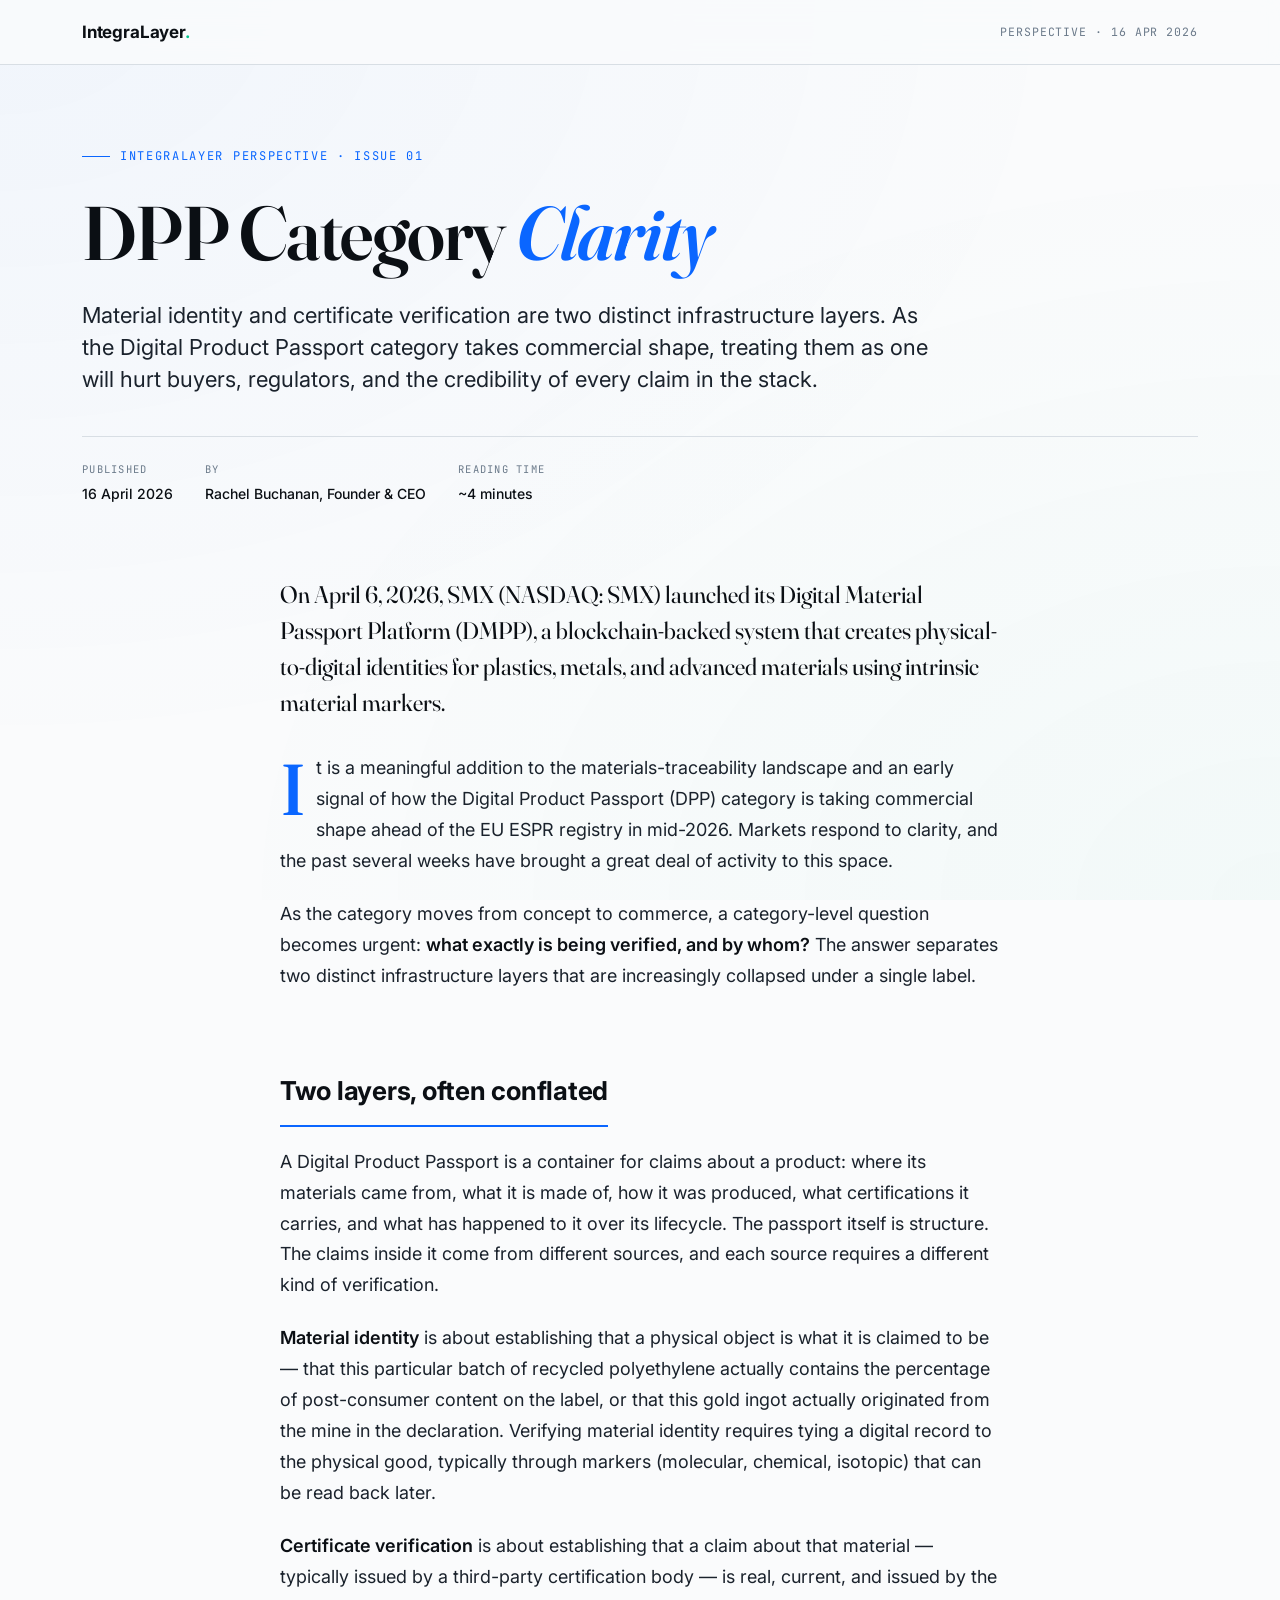
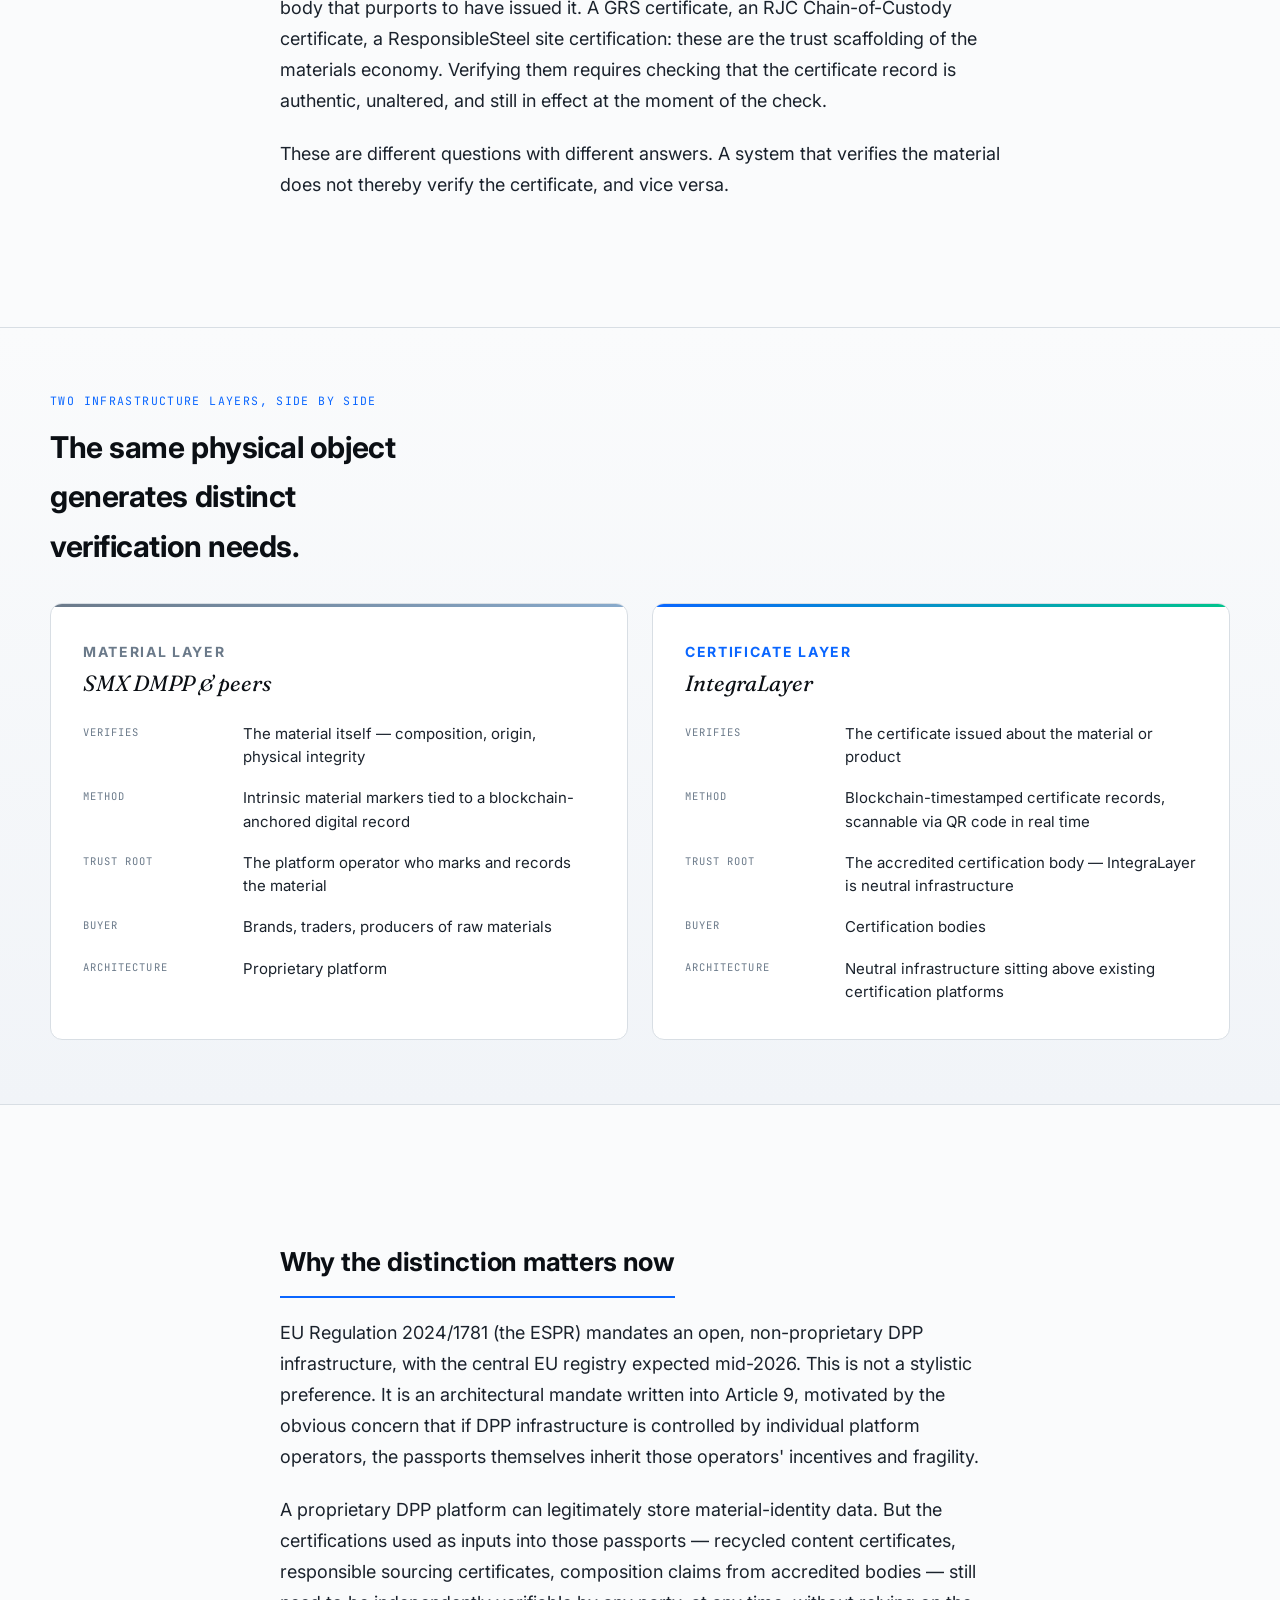
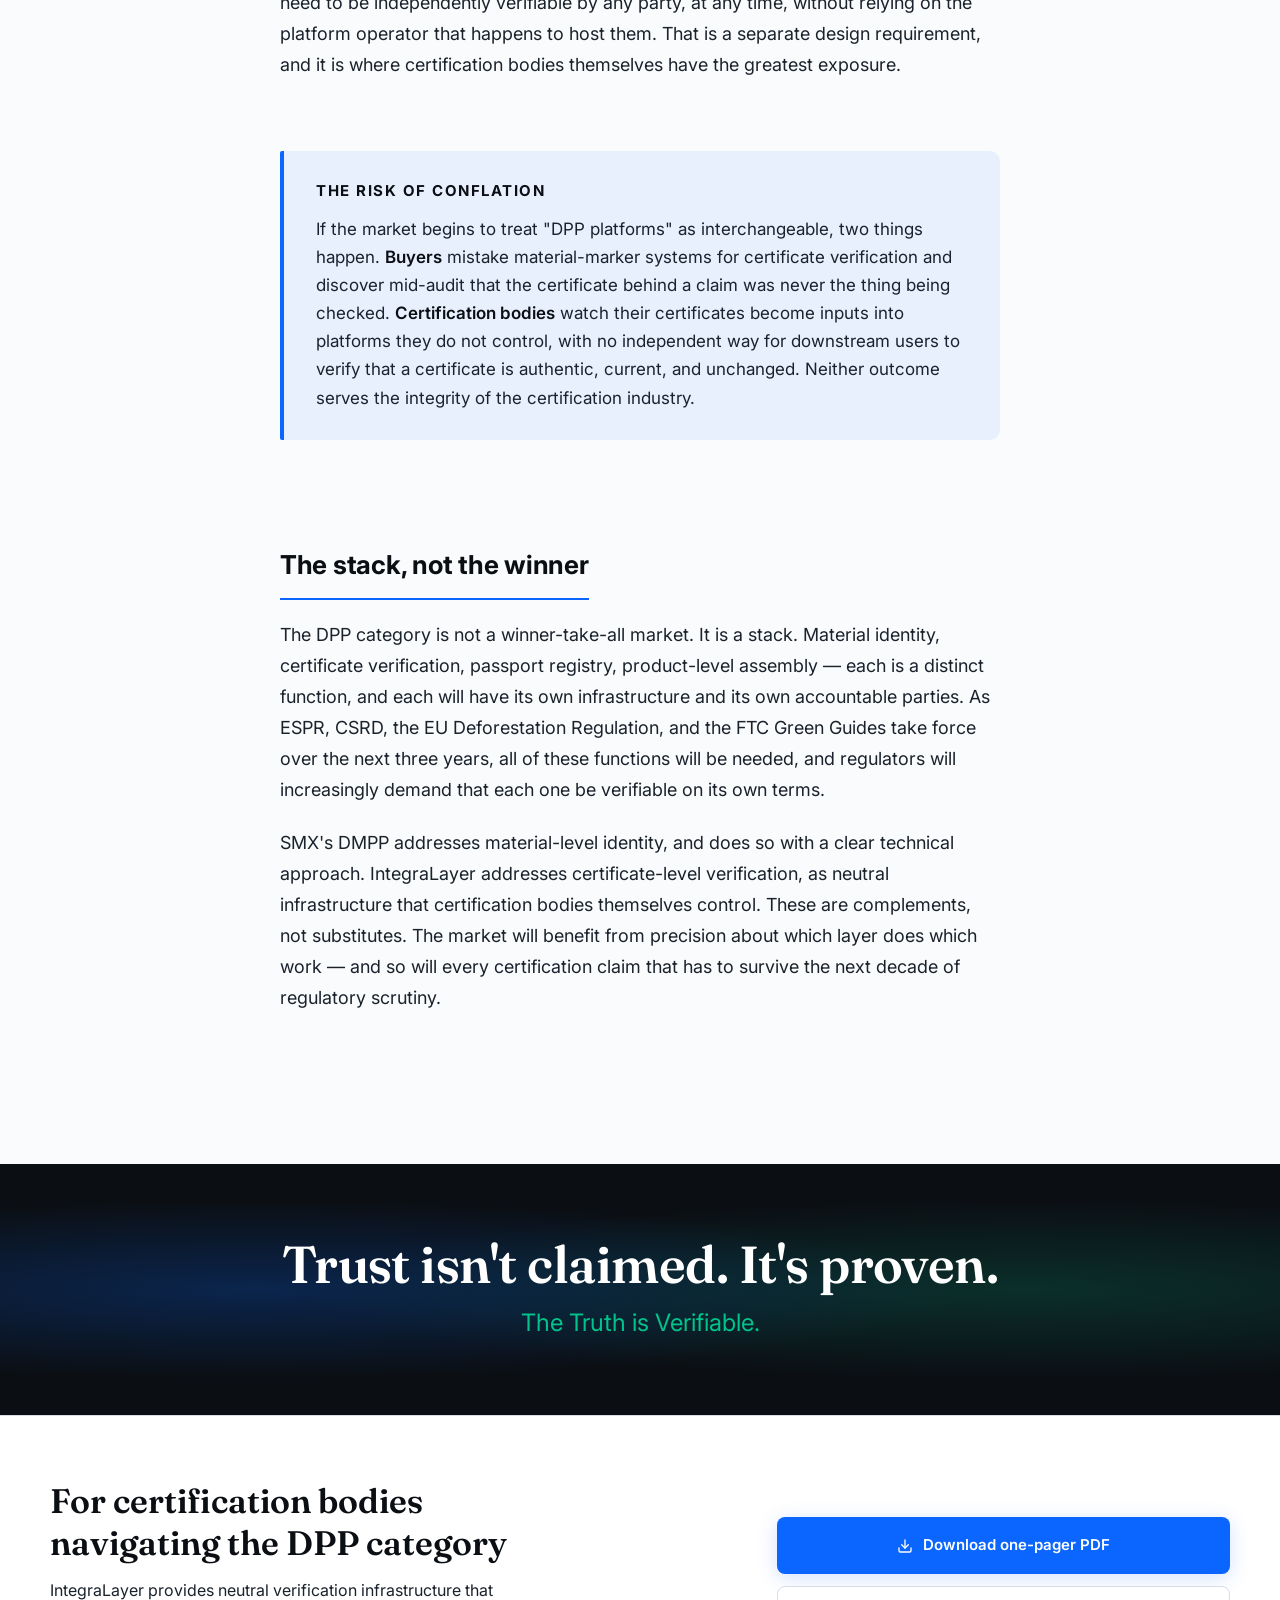
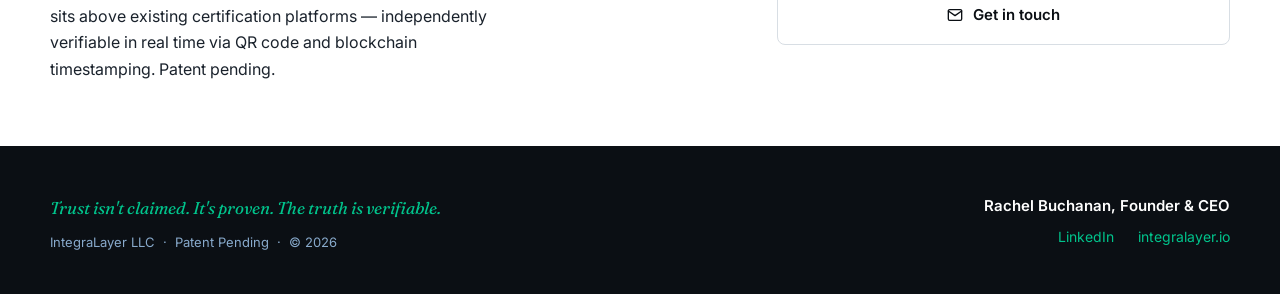
==== perspectives/dpp-category-clarity/index.html @ 0f4940d7 "Add real OG share image and align brand tagline casing to 'The Truth is Verifiable.'" ====
<!DOCTYPE html>
<html lang="en">
<head>
<meta charset="UTF-8">
<meta name="viewport" content="width=device-width, initial-scale=1.0">
<title>DPP Category Clarity — IntegraLayer</title>
<meta name="description" content="As SMX launches its Digital Material Passport Platform, a category-level question becomes urgent: material identity and certificate verification are two distinct infrastructure layers. IntegraLayer's perspective on the Digital Product Passport category as of April 2026.">
<link rel="canonical" href="https://integralayer.io/perspectives/dpp-category-clarity">
<meta property="og:type" content="article">
<meta property="og:site_name" content="IntegraLayer">
<meta property="og:title" content="DPP Category Clarity — Material identity vs. certificate verification">
<meta property="og:description" content="An IntegraLayer perspective on the Digital Product Passport category, April 2026.">
<meta property="og:url" content="https://integralayer.io/perspectives/dpp-category-clarity">
<meta property="og:image" content="https://integralayer.io/assets/img/og-image.png">
<meta property="og:image:width" content="1200">
<meta property="og:image:height" content="630">
<meta property="article:published_time" content="2026-04-16">
<meta property="article:author" content="Rachel Buchanan">
<meta name="twitter:card" content="summary_large_image">
<meta name="twitter:title" content="DPP Category Clarity — Material identity vs. certificate verification">
<meta name="twitter:description" content="An IntegraLayer perspective on the Digital Product Passport category, April 2026.">
<meta name="twitter:image" content="https://integralayer.io/assets/img/og-image.png">
<link rel="icon" type="image/png" href="/assets/img/favicon.png">
<link rel="preconnect" href="https://fonts.googleapis.com">
<link rel="preconnect" href="https://fonts.gstatic.com" crossorigin>
<link href="https://fonts.googleapis.com/css2?family=Fraunces:opsz,wght@9..144,400;9..144,500;9..144,600;9..144,700&family=Inter:wght@400;500;600;700;800&family=JetBrains+Mono:wght@400;500&display=swap" rel="stylesheet">
<style>
  :root {
    --midnight-blue: #0B0F14;
    --bright-blue:   #0a66ff;
    --bright-green:  #00c48c;
    --violet-blue:   #3949AB;
    --light-grey:    #ECEFF1;
    --blue-tint:     #E8F0FE;
    --green-tint:    #E6F9F4;
    --subtle:        #6B7A8A;
    --mid:           #1a222c;
    --header-conf:   #88AACC;
    --off-white:     #FAFBFC;
    --hairline:      #D8DEE4;
    --font-display:  "Fraunces", Georgia, serif;
    --font-brand:    "Inter", system-ui, sans-serif;
    --font-body:     "Inter", system-ui, sans-serif;
    --font-mono:     "JetBrains Mono", ui-monospace, monospace;
  }

  * { box-sizing: border-box; margin: 0; padding: 0; }

  html { scroll-behavior: smooth; }

  body {
    font-family: var(--font-body);
    color: var(--mid);
    background: var(--off-white);
    line-height: 1.65;
    font-size: 17px;
    font-weight: 400;
    -webkit-font-smoothing: antialiased;
    -moz-osx-font-smoothing: grayscale;
    text-rendering: optimizeLegibility;
  }

  /* Atmospheric background texture */
  body::before {
    content: "";
    position: fixed;
    inset: 0;
    background:
      radial-gradient(ellipse at top left, rgba(9, 102, 245, 0.04), transparent 60%),
      radial-gradient(ellipse at bottom right, rgba(8, 192, 141, 0.03), transparent 60%);
    pointer-events: none;
    z-index: 0;
  }

  .wrap { position: relative; z-index: 1; }

  /* ===== Top nav strip ===== */
  .nav {
    border-bottom: 1px solid var(--hairline);
    background: rgba(250, 251, 252, 0.85);
    backdrop-filter: blur(12px);
    -webkit-backdrop-filter: blur(12px);
    position: sticky;
    top: 0;
    z-index: 10;
  }
  .nav-inner {
    max-width: 1180px;
    margin: 0 auto;
    padding: 18px 32px;
    display: flex;
    align-items: center;
    justify-content: space-between;
  }
  .brand {
    font-family: var(--font-brand);
    font-weight: 700;
    font-size: 17px;
    letter-spacing: -0.01em;
    color: var(--midnight-blue);
    text-decoration: none;
  }
  .brand .dot { color: var(--bright-green); }
  .nav-meta {
    font-family: var(--font-mono);
    font-size: 11.5px;
    letter-spacing: 0.08em;
    text-transform: uppercase;
    color: var(--subtle);
  }

  /* ===== Hero ===== */
  .hero {
    max-width: 1180px;
    margin: 0 auto;
    padding: 72px 32px 48px;
  }
  .eyebrow {
    display: inline-flex;
    align-items: center;
    gap: 10px;
    font-family: var(--font-mono);
    font-size: 12px;
    letter-spacing: 0.14em;
    text-transform: uppercase;
    color: var(--bright-blue);
    margin-bottom: 28px;
  }
  .eyebrow::before {
    content: "";
    width: 28px;
    height: 1px;
    background: var(--bright-blue);
  }

  h1.title {
    font-family: var(--font-display);
    font-weight: 600;
    font-size: clamp(42px, 6.2vw, 76px);
    line-height: 1.02;
    letter-spacing: -0.02em;
    color: var(--midnight-blue);
    max-width: 14ch;
    margin-bottom: 28px;
    font-variation-settings: "opsz" 120;
  }
  h1.title em {
    font-style: italic;
    color: var(--bright-blue);
    font-weight: 600;
  }

  .subtitle {
    font-family: var(--font-body);
    font-size: clamp(18px, 2vw, 22px);
    font-weight: 400;
    color: var(--mid);
    max-width: 62ch;
    line-height: 1.45;
    margin-bottom: 40px;
  }

  .byline {
    display: flex;
    gap: 32px;
    align-items: center;
    padding-top: 24px;
    border-top: 1px solid var(--hairline);
    font-family: var(--font-body);
    font-size: 14px;
  }
  .byline-item .label {
    display: block;
    font-family: var(--font-mono);
    font-size: 10.5px;
    letter-spacing: 0.12em;
    text-transform: uppercase;
    color: var(--subtle);
    margin-bottom: 4px;
  }
  .byline-item .val {
    color: var(--midnight-blue);
    font-weight: 500;
  }
  .byline-item .val a { color: inherit; text-decoration: none; border-bottom: 1px solid var(--bright-green); }
  .byline-item .val a:hover { color: var(--bright-blue); border-color: var(--bright-blue); }

  /* ===== Main article ===== */
  .article {
    max-width: 1180px;
    margin: 0 auto;
    padding: 24px 32px 48px;
    display: grid;
    grid-template-columns: 1fr 720px 1fr;
    gap: 0;
  }
  .article > * { grid-column: 2; }
  .article .full { grid-column: 1 / -1; }

  .article p {
    font-size: 18px;
    line-height: 1.72;
    color: var(--mid);
    margin-bottom: 22px;
  }
  .article p.lede {
    font-family: var(--font-display);
    font-weight: 400;
    font-size: 24px;
    line-height: 1.5;
    color: var(--midnight-blue);
    margin-bottom: 32px;
    font-variation-settings: "opsz" 96;
  }
  .article strong {
    color: var(--midnight-blue);
    font-weight: 600;
  }
  .article h2 {
    font-family: var(--font-brand);
    font-weight: 700;
    font-size: 26px;
    letter-spacing: -0.01em;
    color: var(--midnight-blue);
    margin: 56px 0 20px;
    padding-bottom: 12px;
    border-bottom: 2px solid var(--bright-blue);
    max-width: fit-content;
  }

  /* Drop cap on first paragraph */
  .article p.first::first-letter {
    font-family: var(--font-display);
    float: left;
    font-size: 72px;
    line-height: 0.85;
    padding: 6px 10px 0 0;
    color: var(--bright-blue);
    font-weight: 500;
  }

  /* ===== Comparison section (full-bleed) ===== */
  .compare-wrap {
    background: linear-gradient(180deg, var(--off-white) 0%, #F1F4F8 100%);
    border-top: 1px solid var(--hairline);
    border-bottom: 1px solid var(--hairline);
    margin: 56px 0;
    padding: 64px 32px;
  }
  .compare-inner {
    max-width: 1180px;
    margin: 0 auto;
  }
  .compare-label {
    font-family: var(--font-mono);
    font-size: 11.5px;
    letter-spacing: 0.12em;
    text-transform: uppercase;
    color: var(--bright-blue);
    margin-bottom: 12px;
  }
  .compare-h {
    font-family: var(--font-brand);
    font-weight: 700;
    font-size: 30px;
    letter-spacing: -0.015em;
    color: var(--midnight-blue);
    margin-bottom: 32px;
    max-width: 20ch;
  }

  .cards {
    display: grid;
    grid-template-columns: 1fr 1fr;
    gap: 24px;
  }
  .card {
    background: white;
    border-radius: 12px;
    padding: 36px 32px;
    border: 1px solid var(--hairline);
    position: relative;
    overflow: hidden;
  }
  .card::before {
    content: "";
    position: absolute;
    top: 0; left: 0; right: 0;
    height: 3px;
  }
  .card.smx::before { background: linear-gradient(90deg, #6B7A8A, #88AACC); }
  .card.integra::before { background: linear-gradient(90deg, var(--bright-blue), var(--bright-green)); }

  .card-title {
    font-family: var(--font-brand);
    font-weight: 700;
    font-size: 14px;
    letter-spacing: 0.12em;
    text-transform: uppercase;
    margin-bottom: 6px;
  }
  .card.smx .card-title { color: var(--subtle); }
  .card.integra .card-title { color: var(--bright-blue); }

  .card-sub {
    font-family: var(--font-display);
    font-weight: 400;
    font-size: 22px;
    line-height: 1.3;
    color: var(--midnight-blue);
    margin-bottom: 24px;
    font-style: italic;
  }

  .card dl {
    display: grid;
    grid-template-columns: 140px 1fr;
    row-gap: 18px;
    column-gap: 20px;
    font-size: 15px;
    line-height: 1.55;
  }
  .card dt {
    font-family: var(--font-mono);
    font-size: 10.5px;
    letter-spacing: 0.1em;
    text-transform: uppercase;
    color: var(--subtle);
    padding-top: 2px;
  }
  .card dd {
    color: var(--mid);
  }

  /* ===== Callout ===== */
  .callout {
    background: var(--blue-tint);
    border-left: 4px solid var(--bright-blue);
    padding: 28px 32px;
    margin: 48px 0;
    border-radius: 2px 10px 10px 2px;
  }
  .callout h3 {
    font-family: var(--font-brand);
    font-weight: 700;
    font-size: 15px;
    letter-spacing: 0.1em;
    text-transform: uppercase;
    color: var(--midnight-blue);
    margin-bottom: 12px;
  }
  .callout p {
    font-size: 17px;
    line-height: 1.65;
    color: var(--mid);
    margin: 0;
  }
  .callout p strong { color: var(--midnight-blue); }

  /* ===== Closing banner / tagline ===== */
  .tagline {
    background: var(--midnight-blue);
    padding: 72px 32px;
    margin: 80px 0 0;
    text-align: center;
    position: relative;
    overflow: hidden;
  }
  .tagline::before {
    content: "";
    position: absolute;
    inset: 0;
    background:
      radial-gradient(ellipse at 20% 50%, rgba(9, 102, 245, 0.25), transparent 50%),
      radial-gradient(ellipse at 80% 50%, rgba(8, 192, 141, 0.18), transparent 50%);
  }
  .tagline-inner { position: relative; }
  .tagline-h {
    font-family: var(--font-display);
    font-weight: 600;
    font-size: clamp(32px, 5vw, 52px);
    color: white;
    line-height: 1.1;
    letter-spacing: -0.01em;
    margin-bottom: 10px;
  }
  .tagline-sub {
    font-family: var(--font-body);
    font-size: clamp(18px, 2.2vw, 24px);
    color: var(--bright-green);
    font-weight: 400;
  }

  /* ===== CTA ===== */
  .cta {
    background: white;
    border-top: 1px solid var(--hairline);
    padding: 64px 32px;
  }
  .cta-inner {
    max-width: 1180px;
    margin: 0 auto;
    display: grid;
    grid-template-columns: 1.5fr 1fr;
    gap: 48px;
    align-items: center;
  }
  .cta-h {
    font-family: var(--font-display);
    font-weight: 600;
    font-size: clamp(24px, 3vw, 34px);
    line-height: 1.25;
    color: var(--midnight-blue);
    margin-bottom: 12px;
    max-width: 20ch;
  }
  .cta-p {
    font-size: 16px;
    color: var(--mid);
    max-width: 45ch;
  }
  .cta-actions {
    display: flex;
    flex-direction: column;
    gap: 12px;
  }
  .btn {
    display: inline-flex;
    align-items: center;
    justify-content: center;
    gap: 10px;
    padding: 16px 28px;
    font-family: var(--font-brand);
    font-weight: 600;
    font-size: 15px;
    text-decoration: none;
    border-radius: 8px;
    transition: transform 0.18s ease, box-shadow 0.18s ease, background 0.18s ease;
  }
  .btn-primary {
    background: var(--bright-blue);
    color: white;
    box-shadow: 0 4px 20px rgba(9, 102, 245, 0.18);
  }
  .btn-primary:hover {
    background: #0854cc;
    transform: translateY(-1px);
    box-shadow: 0 6px 24px rgba(9, 102, 245, 0.26);
  }
  .btn-secondary {
    background: white;
    color: var(--midnight-blue);
    border: 1px solid var(--hairline);
  }
  .btn-secondary:hover {
    border-color: var(--bright-blue);
    color: var(--bright-blue);
  }
  .btn svg { width: 16px; height: 16px; }

  /* ===== Footer ===== */
  .foot {
    background: var(--midnight-blue);
    color: var(--header-conf);
    padding: 48px 32px 40px;
  }
  .foot-inner {
    max-width: 1180px;
    margin: 0 auto;
    display: grid;
    grid-template-columns: 1fr 1fr;
    gap: 32px;
    font-size: 14px;
  }
  .foot-tag {
    font-family: var(--font-display);
    font-style: italic;
    font-size: 17px;
    color: var(--bright-green);
    margin-bottom: 10px;
  }
  .foot-meta {
    color: var(--header-conf);
    font-size: 13px;
  }
  .foot-right { text-align: right; }
  .foot-right .name {
    color: white;
    font-weight: 600;
    font-size: 15px;
    margin-bottom: 6px;
  }
  .foot-right a {
    color: var(--bright-green);
    text-decoration: none;
    margin-left: 20px;
    border-bottom: 1px solid transparent;
    transition: border-color 0.15s ease;
  }
  .foot-right a:hover { border-color: var(--bright-green); }
  .foot-right a:first-of-type { margin-left: 0; }

  /* ===== Motion on load (restrained, one orchestrated moment) ===== */
  .fade-up {
    opacity: 0;
    transform: translateY(12px);
    animation: fadeUp 0.9s cubic-bezier(0.2, 0.8, 0.2, 1) forwards;
  }
  @keyframes fadeUp {
    to { opacity: 1; transform: translateY(0); }
  }
  .fade-up:nth-child(1) { animation-delay: 0.05s; }
  .fade-up:nth-child(2) { animation-delay: 0.15s; }
  .fade-up:nth-child(3) { animation-delay: 0.28s; }
  .fade-up:nth-child(4) { animation-delay: 0.42s; }

  /* ===== Mobile ===== */
  @media (max-width: 880px) {
    .article {
      grid-template-columns: 1fr;
      padding-left: 24px;
      padding-right: 24px;
    }
    .article > * { grid-column: 1; }
    .article p.first::first-letter {
      font-size: 56px;
    }
    .cards { grid-template-columns: 1fr; }
    .card dl { grid-template-columns: 120px 1fr; font-size: 14px; }
    .cta-inner { grid-template-columns: 1fr; }
    .foot-inner { grid-template-columns: 1fr; }
    .foot-right { text-align: left; }
    .foot-right a:first-of-type { margin-left: 0; }
    .byline { flex-wrap: wrap; gap: 20px; }
  }
</style>
</head>
<body>
<div class="wrap">

  <nav class="nav">
    <div class="nav-inner">
      <a class="brand" href="https://integralayer.io">IntegraLayer<span class="dot">.</span></a>
      <span class="nav-meta">Perspective · 16 Apr 2026</span>
    </div>
  </nav>

  <header class="hero">
    <div class="eyebrow fade-up">IntegraLayer Perspective · Issue 01</div>
    <h1 class="title fade-up">DPP Category <em>Clarity</em></h1>
    <p class="subtitle fade-up">Material identity and certificate verification are two distinct infrastructure layers. As the Digital Product Passport category takes commercial shape, treating them as one will hurt buyers, regulators, and the credibility of every claim in the stack.</p>
    <div class="byline fade-up">
      <div class="byline-item">
        <span class="label">Published</span>
        <span class="val">16 April 2026</span>
      </div>
      <div class="byline-item">
        <span class="label">By</span>
        <span class="val">Rachel Buchanan, Founder &amp; CEO</span>
      </div>
      <div class="byline-item">
        <span class="label">Reading time</span>
        <span class="val">~4 minutes</span>
      </div>
    </div>
  </header>

  <article class="article">

    <p class="lede">On April 6, 2026, SMX (NASDAQ: SMX) launched its Digital Material Passport Platform (DMPP), a blockchain-backed system that creates physical-to-digital identities for plastics, metals, and advanced materials using intrinsic material markers.</p>

    <p class="first">It is a meaningful addition to the materials-traceability landscape and an early signal of how the Digital Product Passport (DPP) category is taking commercial shape ahead of the EU ESPR registry in mid-2026. Markets respond to clarity, and the past several weeks have brought a great deal of activity to this space.</p>

    <p>As the category moves from concept to commerce, a category-level question becomes urgent: <strong>what exactly is being verified, and by whom?</strong> The answer separates two distinct infrastructure layers that are increasingly collapsed under a single label.</p>

    <h2>Two layers, often conflated</h2>

    <p>A Digital Product Passport is a container for claims about a product: where its materials came from, what it is made of, how it was produced, what certifications it carries, and what has happened to it over its lifecycle. The passport itself is structure. The claims inside it come from different sources, and each source requires a different kind of verification.</p>

    <p><strong>Material identity</strong> is about establishing that a physical object is what it is claimed to be — that this particular batch of recycled polyethylene actually contains the percentage of post-consumer content on the label, or that this gold ingot actually originated from the mine in the declaration. Verifying material identity requires tying a digital record to the physical good, typically through markers (molecular, chemical, isotopic) that can be read back later.</p>

    <p><strong>Certificate verification</strong> is about establishing that a claim about that material — typically issued by a third-party certification body — is real, current, and issued by the body that purports to have issued it. A GRS certificate, an RJC Chain-of-Custody certificate, a ResponsibleSteel site certification: these are the trust scaffolding of the materials economy. Verifying them requires checking that the certificate record is authentic, unaltered, and still in effect at the moment of the check.</p>

    <p>These are different questions with different answers. A system that verifies the material does not thereby verify the certificate, and vice versa.</p>

  </article>

  <!-- Full-bleed comparison -->
  <section class="compare-wrap">
    <div class="compare-inner">
      <div class="compare-label">Two infrastructure layers, side by side</div>
      <h2 class="compare-h">The same physical object generates distinct verification needs.</h2>
      <div class="cards">
        <div class="card smx">
          <div class="card-title">Material Layer</div>
          <div class="card-sub">SMX DMPP &amp; peers</div>
          <dl>
            <dt>Verifies</dt>
            <dd>The material itself — composition, origin, physical integrity</dd>
            <dt>Method</dt>
            <dd>Intrinsic material markers tied to a blockchain-anchored digital record</dd>
            <dt>Trust root</dt>
            <dd>The platform operator who marks and records the material</dd>
            <dt>Buyer</dt>
            <dd>Brands, traders, producers of raw materials</dd>
            <dt>Architecture</dt>
            <dd>Proprietary platform</dd>
          </dl>
        </div>
        <div class="card integra">
          <div class="card-title">Certificate Layer</div>
          <div class="card-sub">IntegraLayer</div>
          <dl>
            <dt>Verifies</dt>
            <dd>The certificate issued about the material or product</dd>
            <dt>Method</dt>
            <dd>Blockchain-timestamped certificate records, scannable via QR code in real time</dd>
            <dt>Trust root</dt>
            <dd>The accredited certification body — IntegraLayer is neutral infrastructure</dd>
            <dt>Buyer</dt>
            <dd>Certification bodies</dd>
            <dt>Architecture</dt>
            <dd>Neutral infrastructure sitting above existing certification platforms</dd>
          </dl>
        </div>
      </div>
    </div>
  </section>

  <article class="article">

    <h2>Why the distinction matters now</h2>

    <p>EU Regulation 2024/1781 (the ESPR) mandates an open, non-proprietary DPP infrastructure, with the central EU registry expected mid-2026. This is not a stylistic preference. It is an architectural mandate written into Article 9, motivated by the obvious concern that if DPP infrastructure is controlled by individual platform operators, the passports themselves inherit those operators' incentives and fragility.</p>

    <p>A proprietary DPP platform can legitimately store material-identity data. But the certifications used as inputs into those passports — recycled content certificates, responsible sourcing certificates, composition claims from accredited bodies — still need to be independently verifiable by any party, at any time, without relying on the platform operator that happens to host them. That is a separate design requirement, and it is where certification bodies themselves have the greatest exposure.</p>

    <div class="callout">
      <h3>The risk of conflation</h3>
      <p>If the market begins to treat "DPP platforms" as interchangeable, two things happen. <strong>Buyers</strong> mistake material-marker systems for certificate verification and discover mid-audit that the certificate behind a claim was never the thing being checked. <strong>Certification bodies</strong> watch their certificates become inputs into platforms they do not control, with no independent way for downstream users to verify that a certificate is authentic, current, and unchanged. Neither outcome serves the integrity of the certification industry.</p>
    </div>

    <h2>The stack, not the winner</h2>

    <p>The DPP category is not a winner-take-all market. It is a stack. Material identity, certificate verification, passport registry, product-level assembly — each is a distinct function, and each will have its own infrastructure and its own accountable parties. As ESPR, CSRD, the EU Deforestation Regulation, and the FTC Green Guides take force over the next three years, all of these functions will be needed, and regulators will increasingly demand that each one be verifiable on its own terms.</p>

    <p>SMX's DMPP addresses material-level identity, and does so with a clear technical approach. IntegraLayer addresses certificate-level verification, as neutral infrastructure that certification bodies themselves control. These are complements, not substitutes. The market will benefit from precision about which layer does which work — and so will every certification claim that has to survive the next decade of regulatory scrutiny.</p>

  </article>

  <section class="tagline">
    <div class="tagline-inner">
      <div class="tagline-h">Trust isn't claimed. It's proven.</div>
      <div class="tagline-sub">The Truth is Verifiable.</div>
    </div>
  </section>

  <section class="cta">
    <div class="cta-inner">
      <div>
        <div class="cta-h">For certification bodies navigating the DPP category</div>
        <div class="cta-p">IntegraLayer provides neutral verification infrastructure that sits above existing certification platforms — independently verifiable in real time via QR code and blockchain timestamping. Patent pending.</div>
      </div>
      <div class="cta-actions">
        <a class="btn btn-primary" href="/assets/DPP_Category_Clarity_OnePager.pdf" download>
          <svg viewBox="0 0 24 24" fill="none" stroke="currentColor" stroke-width="2" stroke-linecap="round" stroke-linejoin="round"><path d="M21 15v4a2 2 0 0 1-2 2H5a2 2 0 0 1-2-2v-4"/><polyline points="7 10 12 15 17 10"/><line x1="12" y1="15" x2="12" y2="3"/></svg>
          Download one-pager PDF
        </a>
        <a class="btn btn-secondary" href="https://integralayer.io/#contact">
          <svg viewBox="0 0 24 24" fill="none" stroke="currentColor" stroke-width="2" stroke-linecap="round" stroke-linejoin="round"><path d="M4 4h16c1.1 0 2 .9 2 2v12c0 1.1-.9 2-2 2H4c-1.1 0-2-.9-2-2V6c0-1.1.9-2 2-2z"/><polyline points="22,6 12,13 2,6"/></svg>
          Get in touch
        </a>
      </div>
    </div>
  </section>

  <footer class="foot">
    <div class="foot-inner">
      <div>
        <div class="foot-tag">Trust isn't claimed. It's proven. The truth is verifiable.</div>
        <div class="foot-meta">IntegraLayer LLC &nbsp;·&nbsp; Patent Pending &nbsp;·&nbsp; © 2026</div>
      </div>
      <div class="foot-right">
        <div class="name">Rachel Buchanan, Founder &amp; CEO</div>
        <a href="https://linkedin.com/in/rachel-buchanan-integralayer/" target="_blank" rel="noopener">LinkedIn</a>
        <a href="https://integralayer.io">integralayer.io</a>
      </div>
    </div>
  </footer>

</div>
</body>
</html>
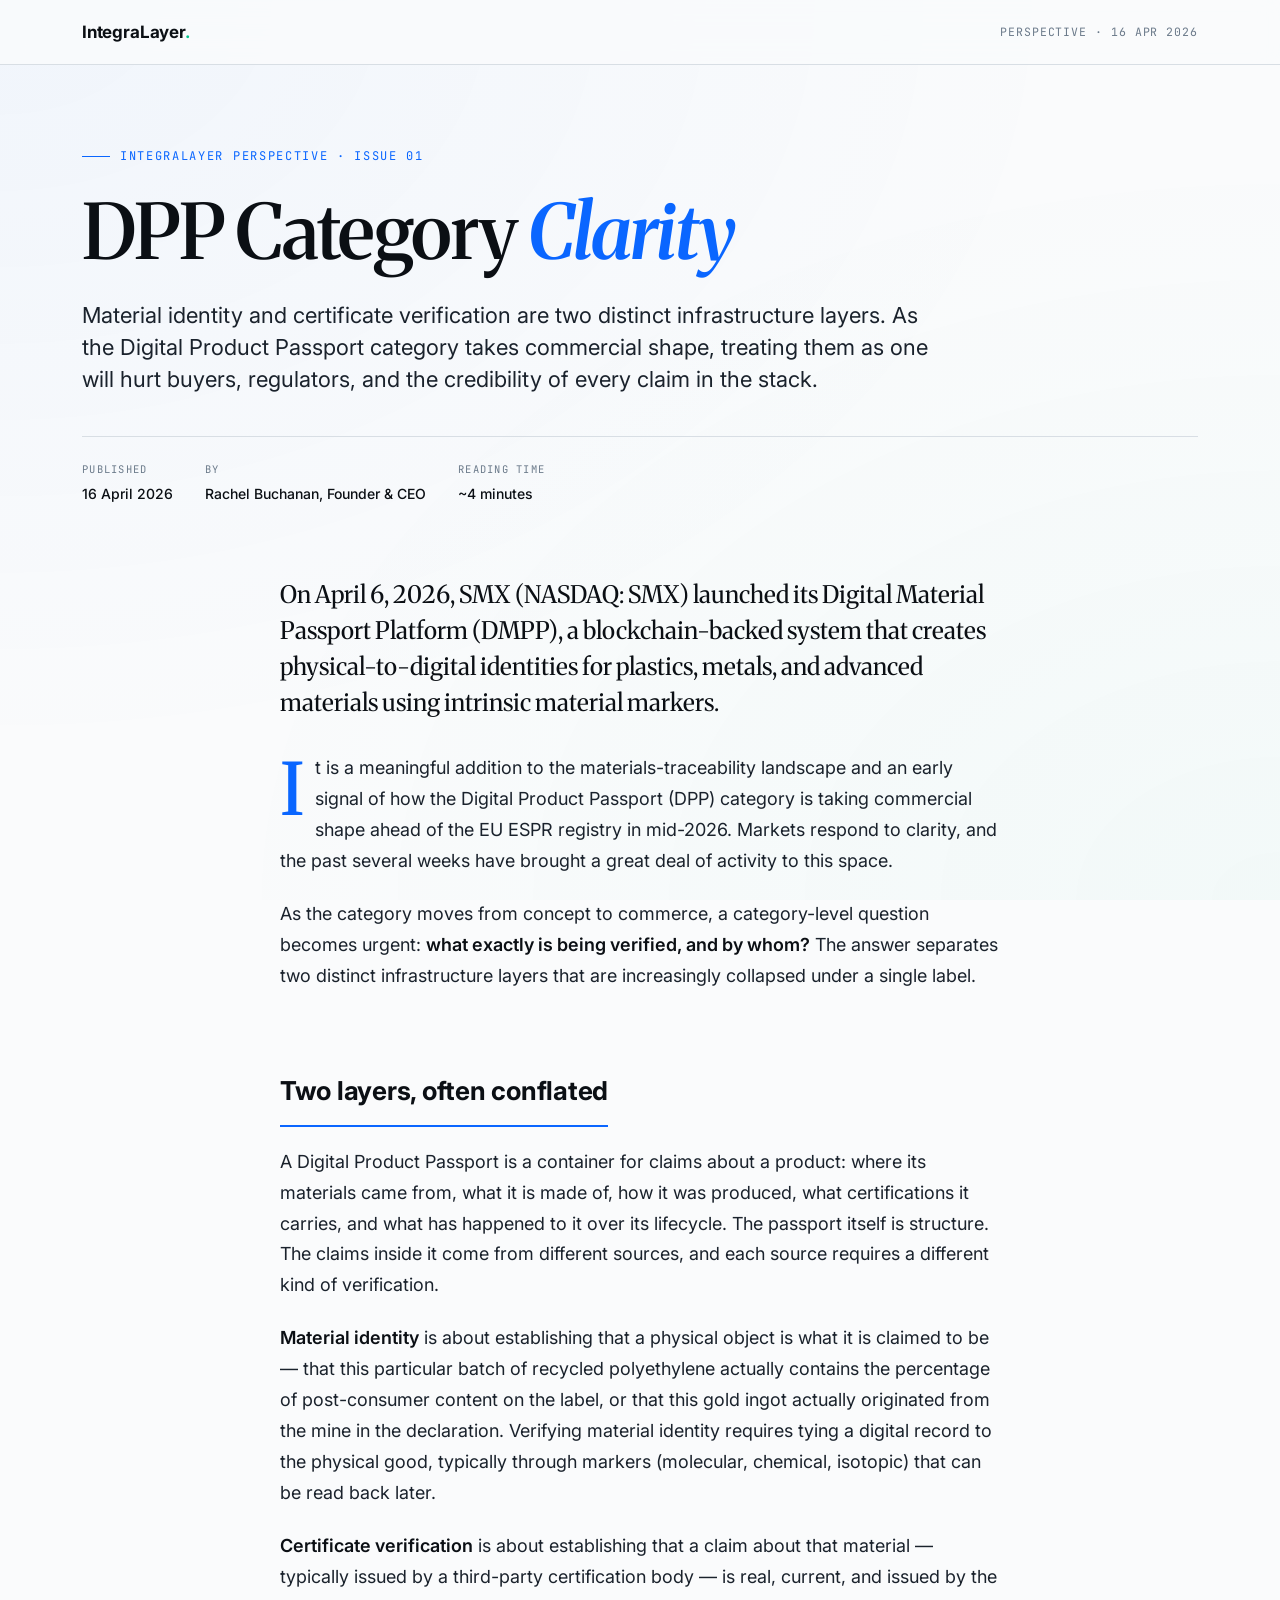
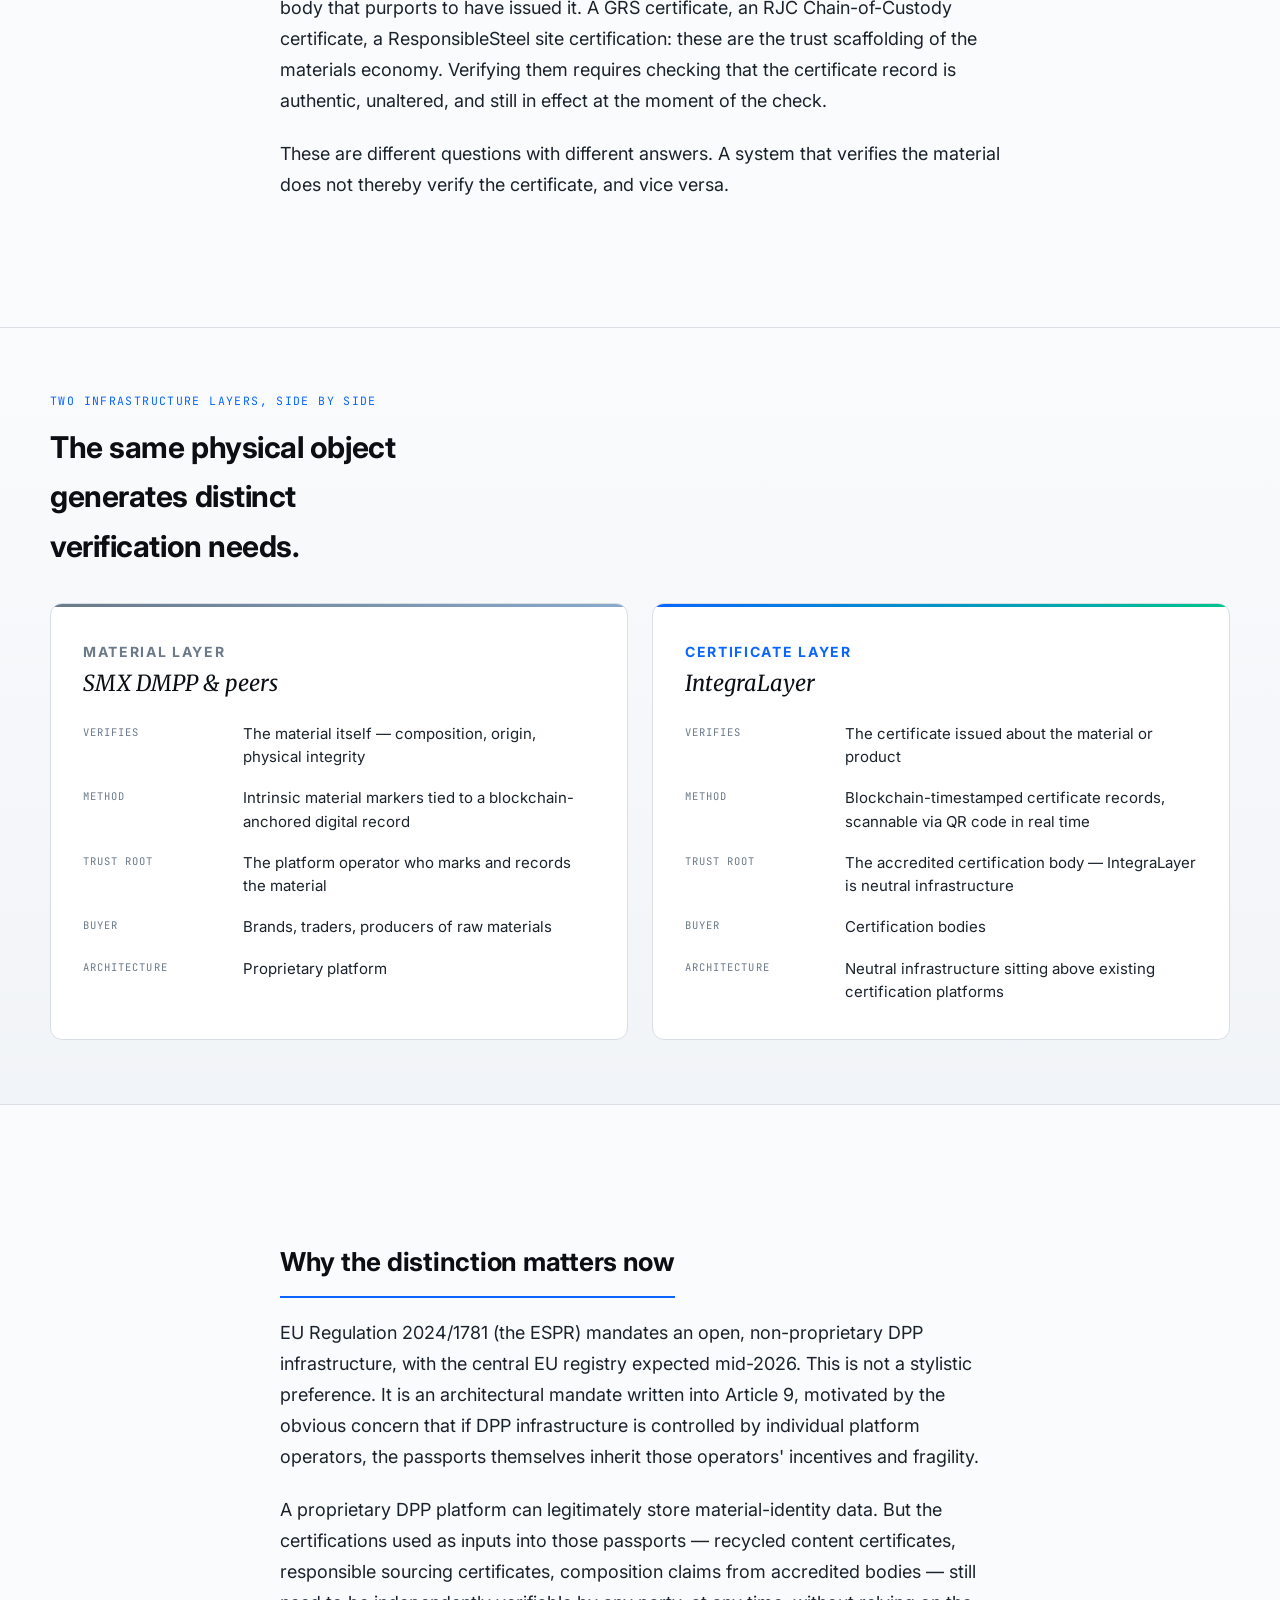
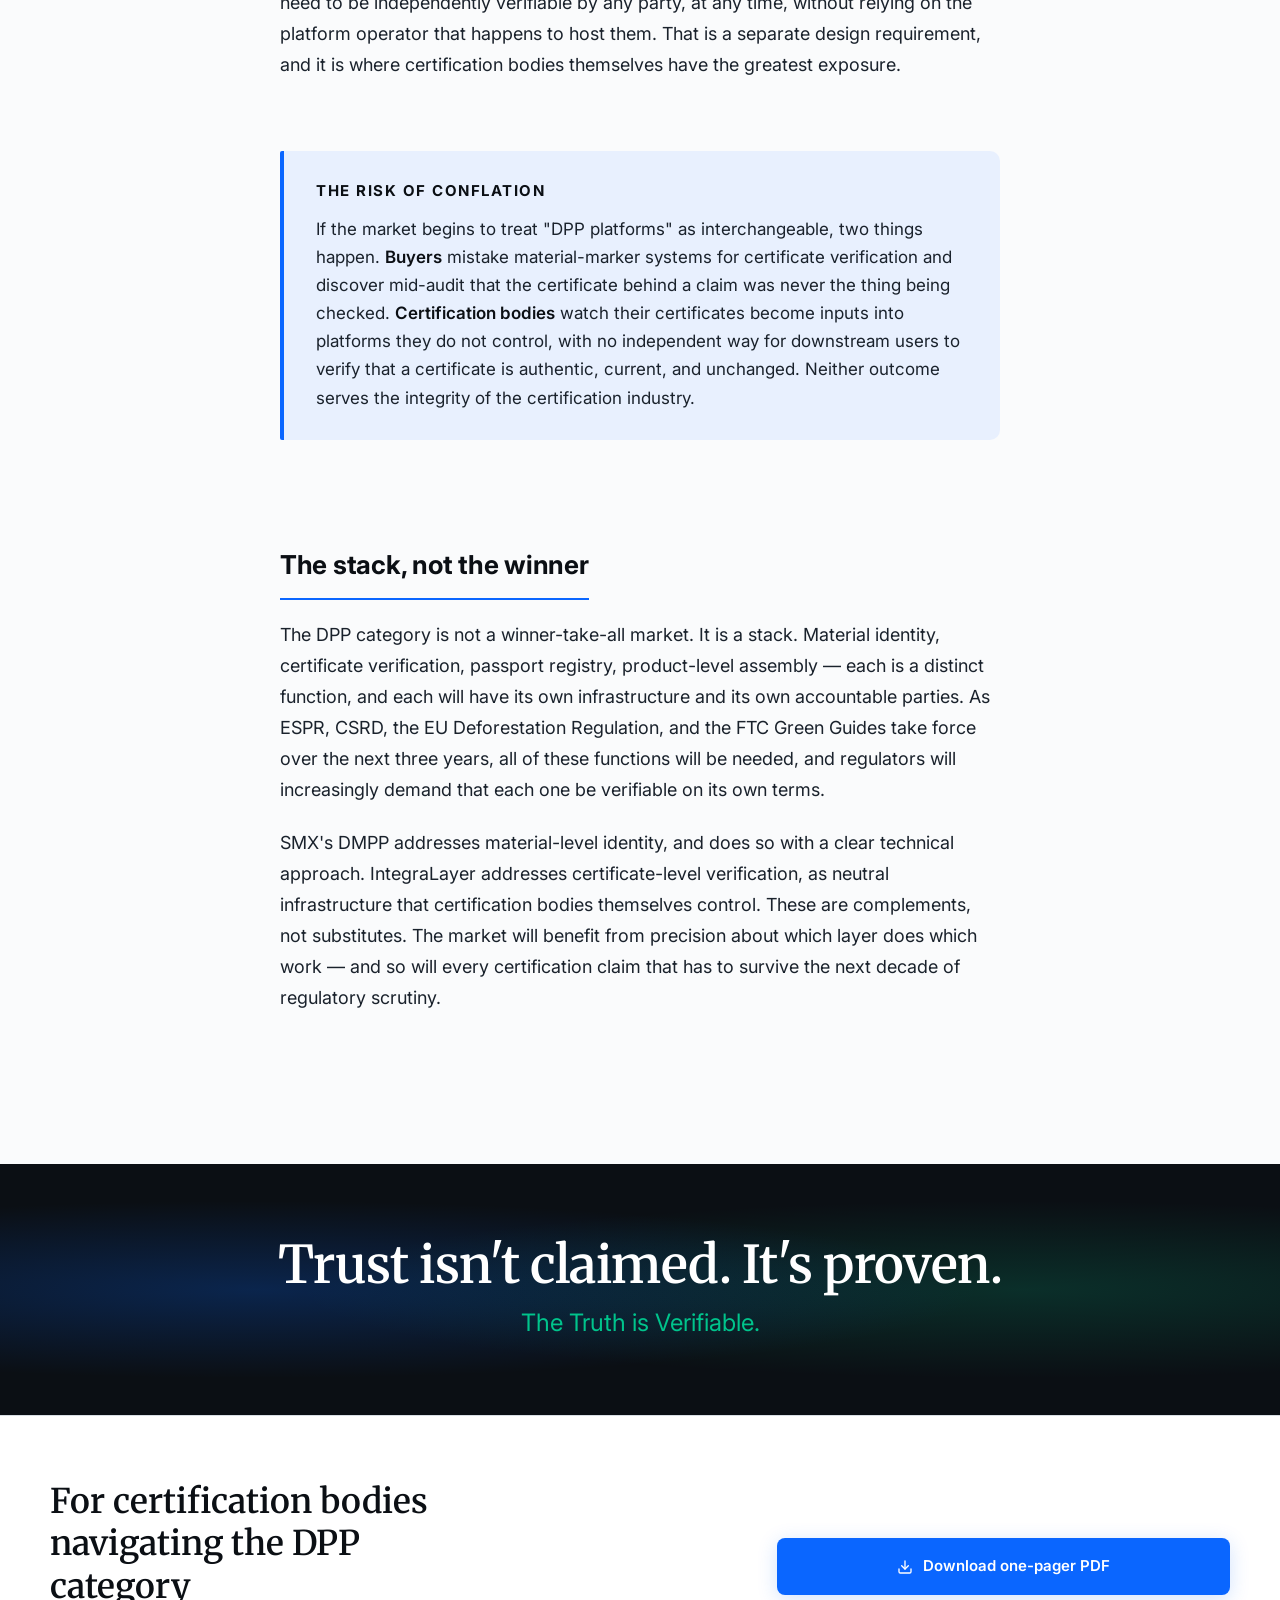
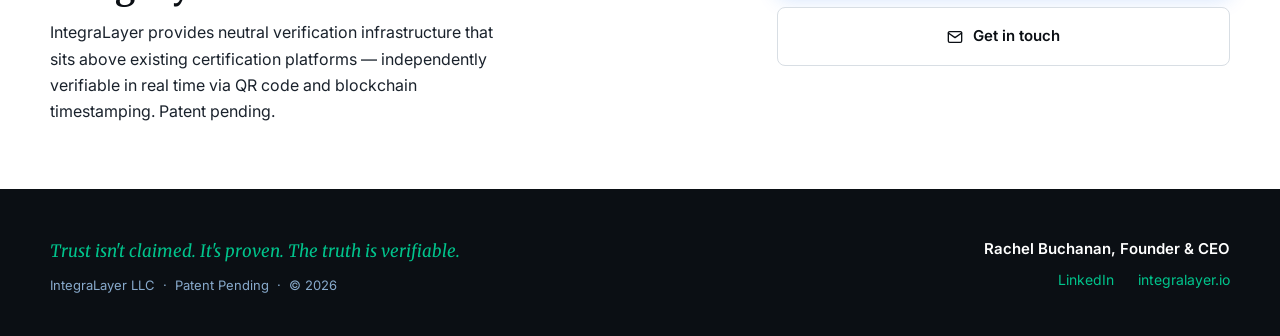
==== commit 35ac3769: "Apply Merriweather to DPP perspective page and try H1 at SemiBold (600)" ====
--- a/perspectives/dpp-category-clarity/index.html
+++ b/perspectives/dpp-category-clarity/index.html
@@ -23,7 +23,7 @@
 <link rel="icon" type="image/png" href="/assets/img/favicon.png">
 <link rel="preconnect" href="https://fonts.googleapis.com">
 <link rel="preconnect" href="https://fonts.gstatic.com" crossorigin>
-<link href="https://fonts.googleapis.com/css2?family=Fraunces:opsz,wght@9..144,400;9..144,500;9..144,600;9..144,700&family=Inter:wght@400;500;600;700;800&family=JetBrains+Mono:wght@400;500&display=swap" rel="stylesheet">
+<link href="https://fonts.googleapis.com/css2?family=Merriweather:wght@400;500;600;700&family=Inter:wght@400;500;600;700;800&family=JetBrains+Mono:wght@400;500&display=swap" rel="stylesheet">
 <style>
   :root {
     --midnight-blue: #0B0F14;
@@ -38,7 +38,7 @@
     --header-conf:   #88AACC;
     --off-white:     #FAFBFC;
     --hairline:      #D8DEE4;
-    --font-display:  "Fraunces", Georgia, serif;
+    --font-display:  "Merriweather", Georgia, serif;
     --font-brand:    "Inter", system-ui, sans-serif;
     --font-body:     "Inter", system-ui, sans-serif;
     --font-mono:     "JetBrains Mono", ui-monospace, monospace;
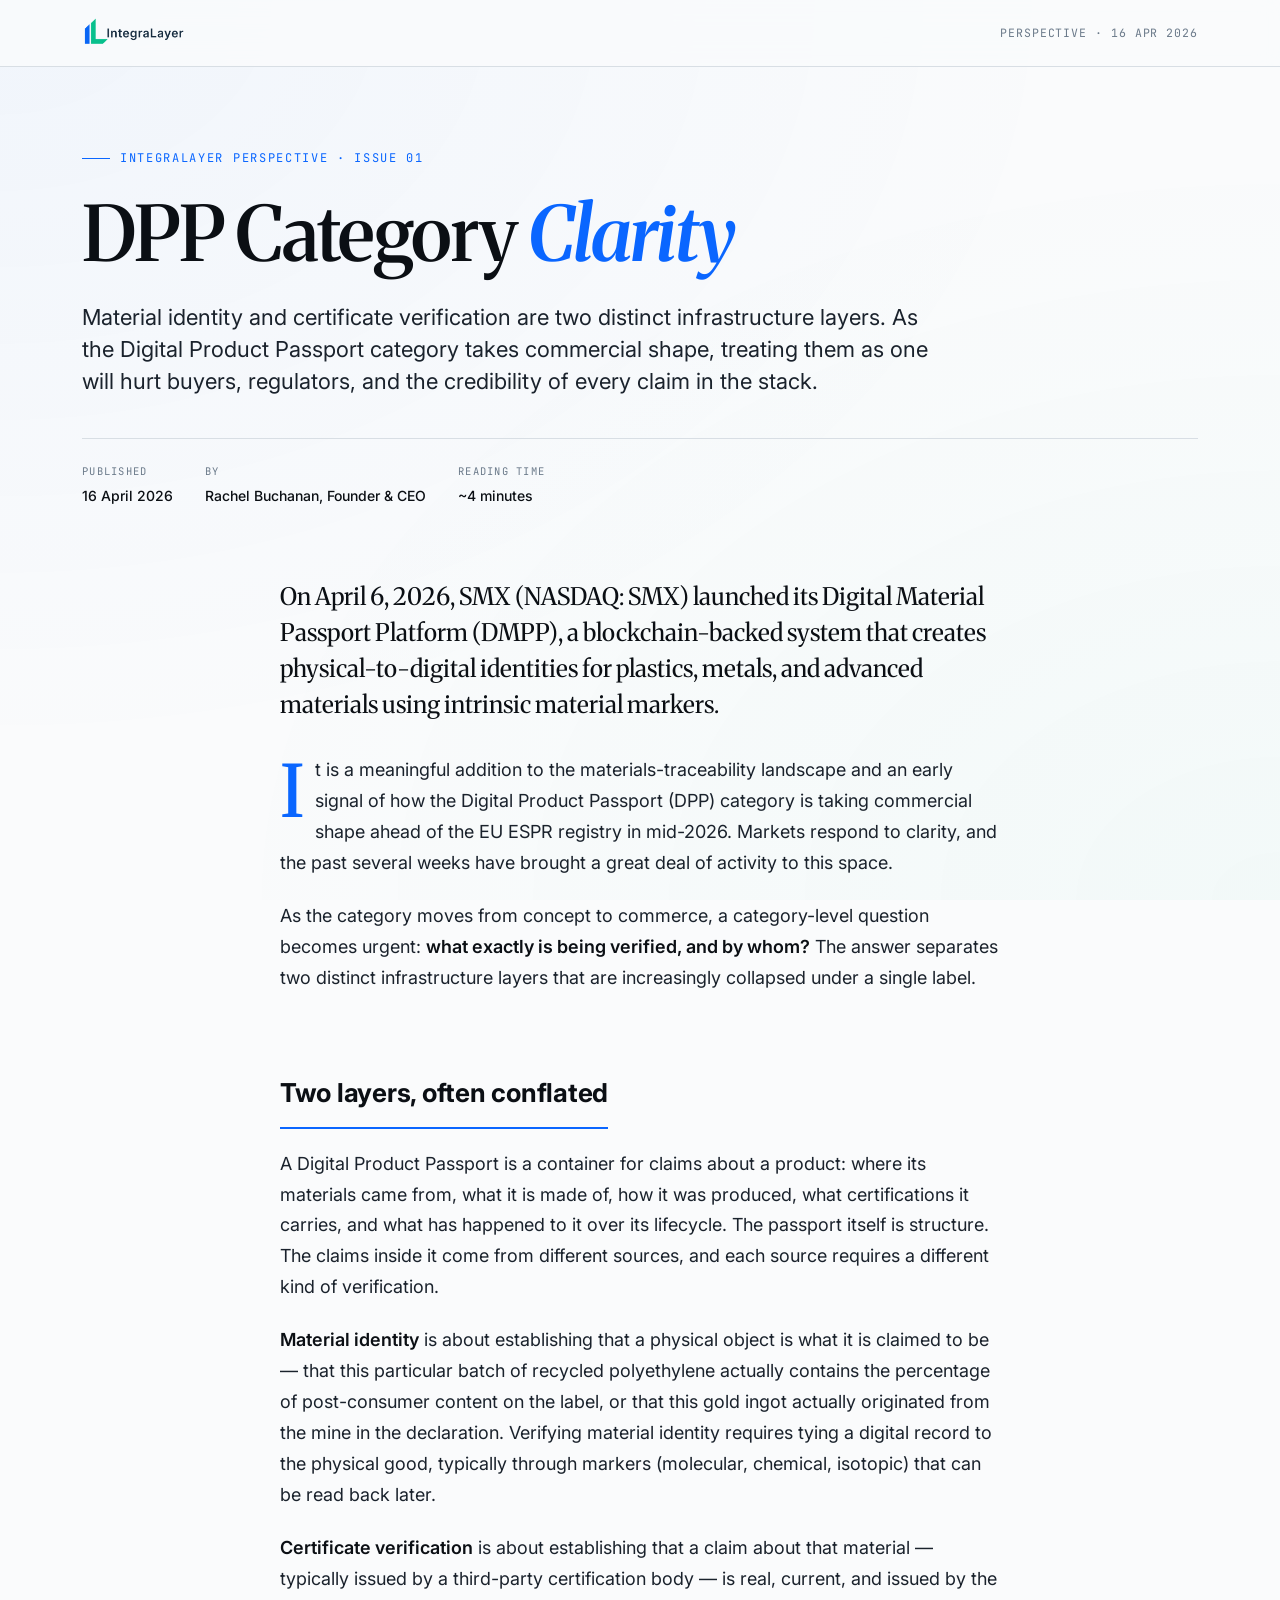
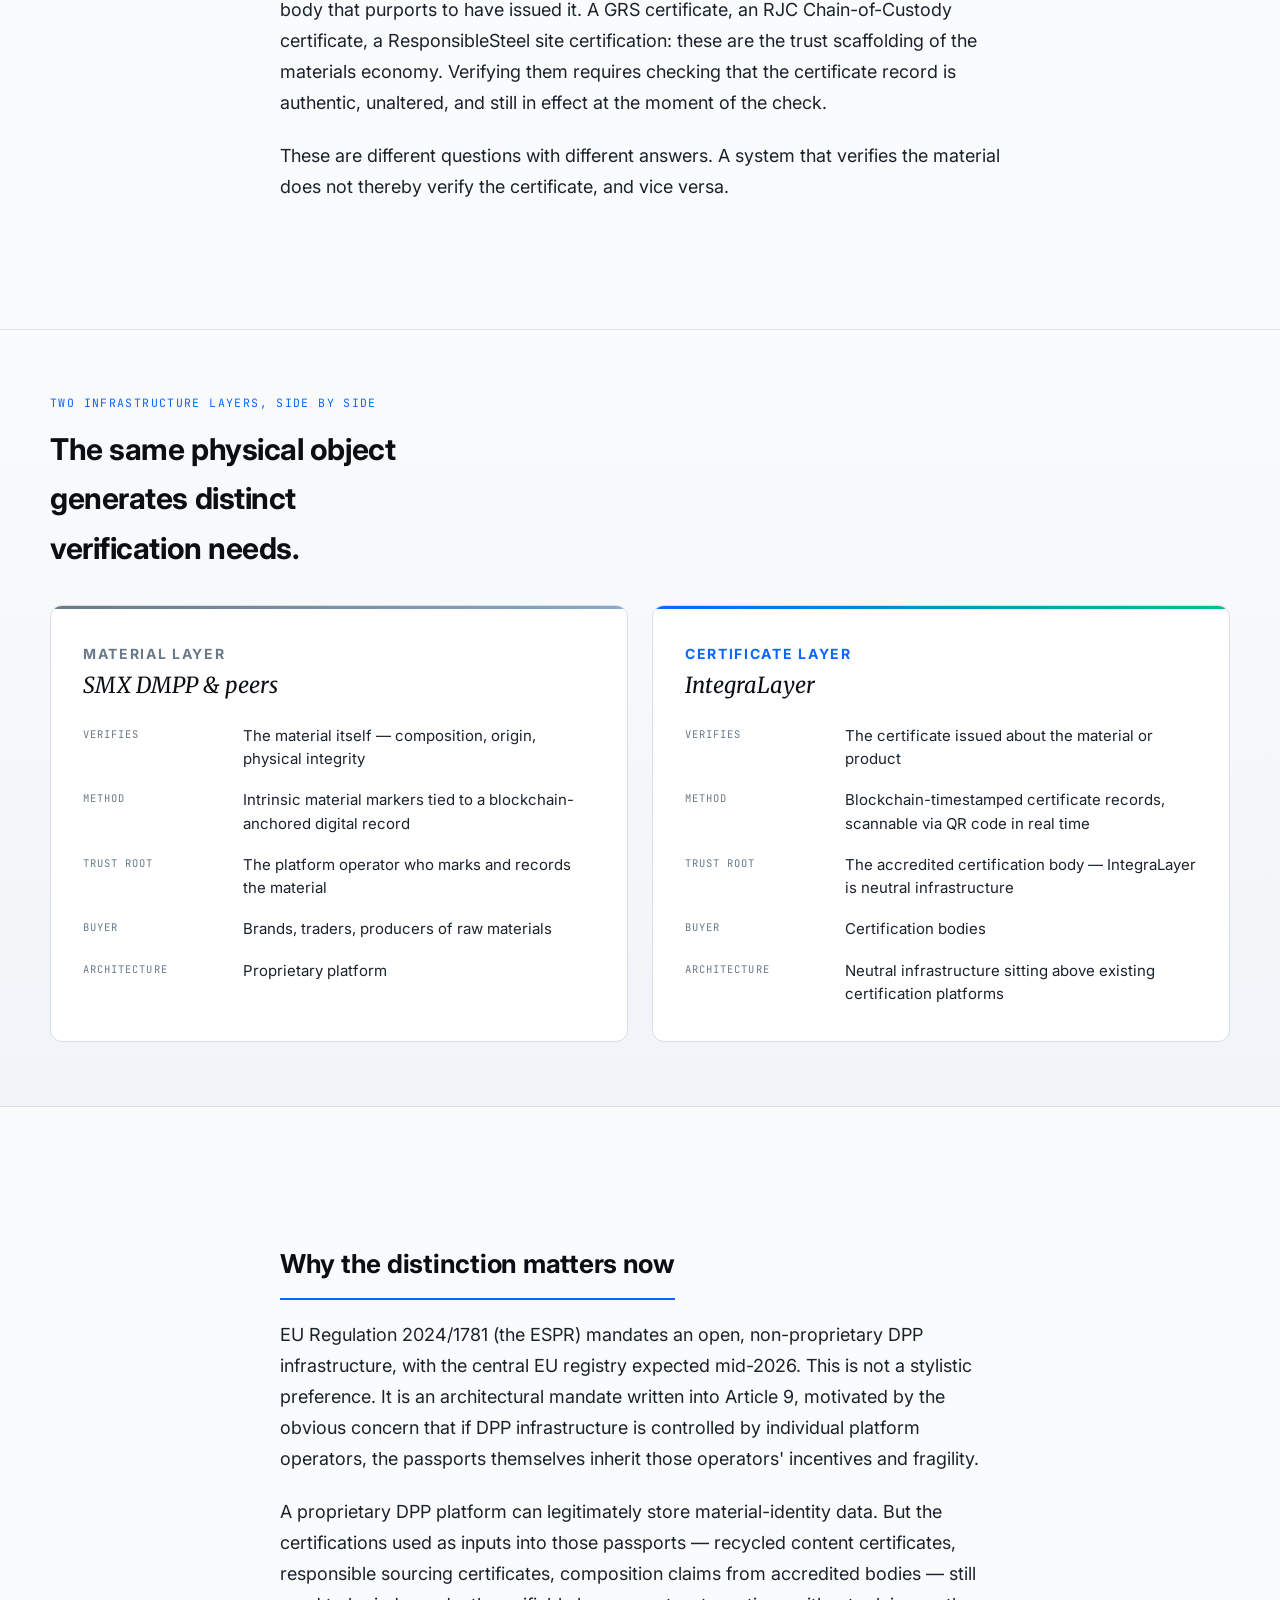
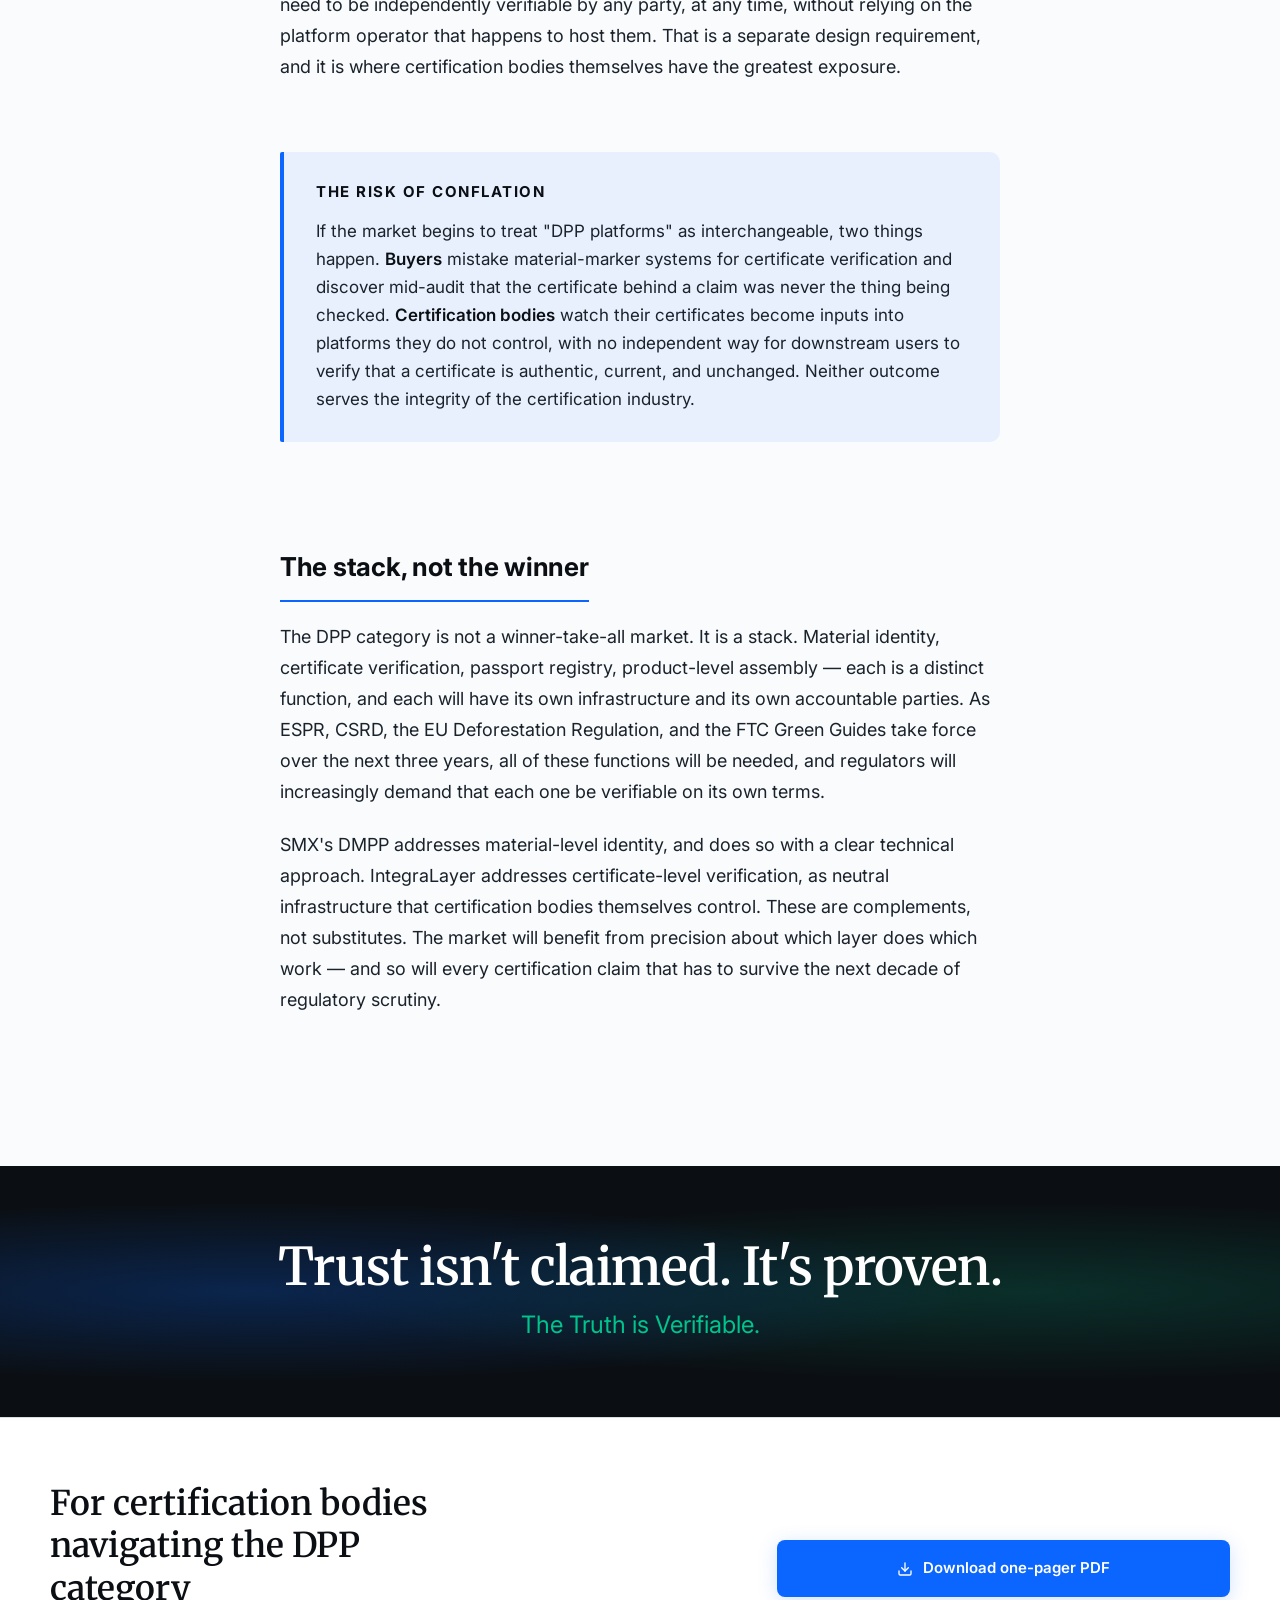
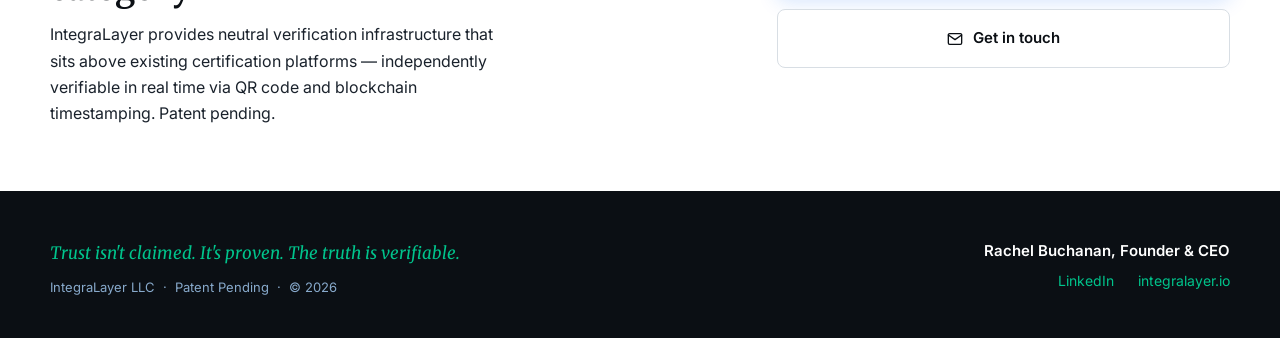
==== commit e5a3e054: "Restore H1 weight 700 and swap DPP page nav to use the full logo image" ====
--- a/perspectives/dpp-category-clarity/index.html
+++ b/perspectives/dpp-category-clarity/index.html
@@ -93,14 +93,15 @@
     justify-content: space-between;
   }
   .brand {
-    font-family: var(--font-brand);
-    font-weight: 700;
-    font-size: 17px;
-    letter-spacing: -0.01em;
-    color: var(--midnight-blue);
+    display: inline-flex;
+    align-items: center;
     text-decoration: none;
   }
-  .brand .dot { color: var(--bright-green); }
+  .brand img {
+    height: 30px;
+    width: auto;
+    display: block;
+  }
   .nav-meta {
     font-family: var(--font-mono);
     font-size: 11.5px;
@@ -540,7 +541,9 @@
 
   <nav class="nav">
     <div class="nav-inner">
-      <a class="brand" href="https://integralayer.io">IntegraLayer<span class="dot">.</span></a>
+      <a class="brand" href="https://integralayer.io" aria-label="IntegraLayer home">
+        <img src="/assets/img/logo-black.png" alt="IntegraLayer" />
+      </a>
       <span class="nav-meta">Perspective · 16 Apr 2026</span>
     </div>
   </nav>
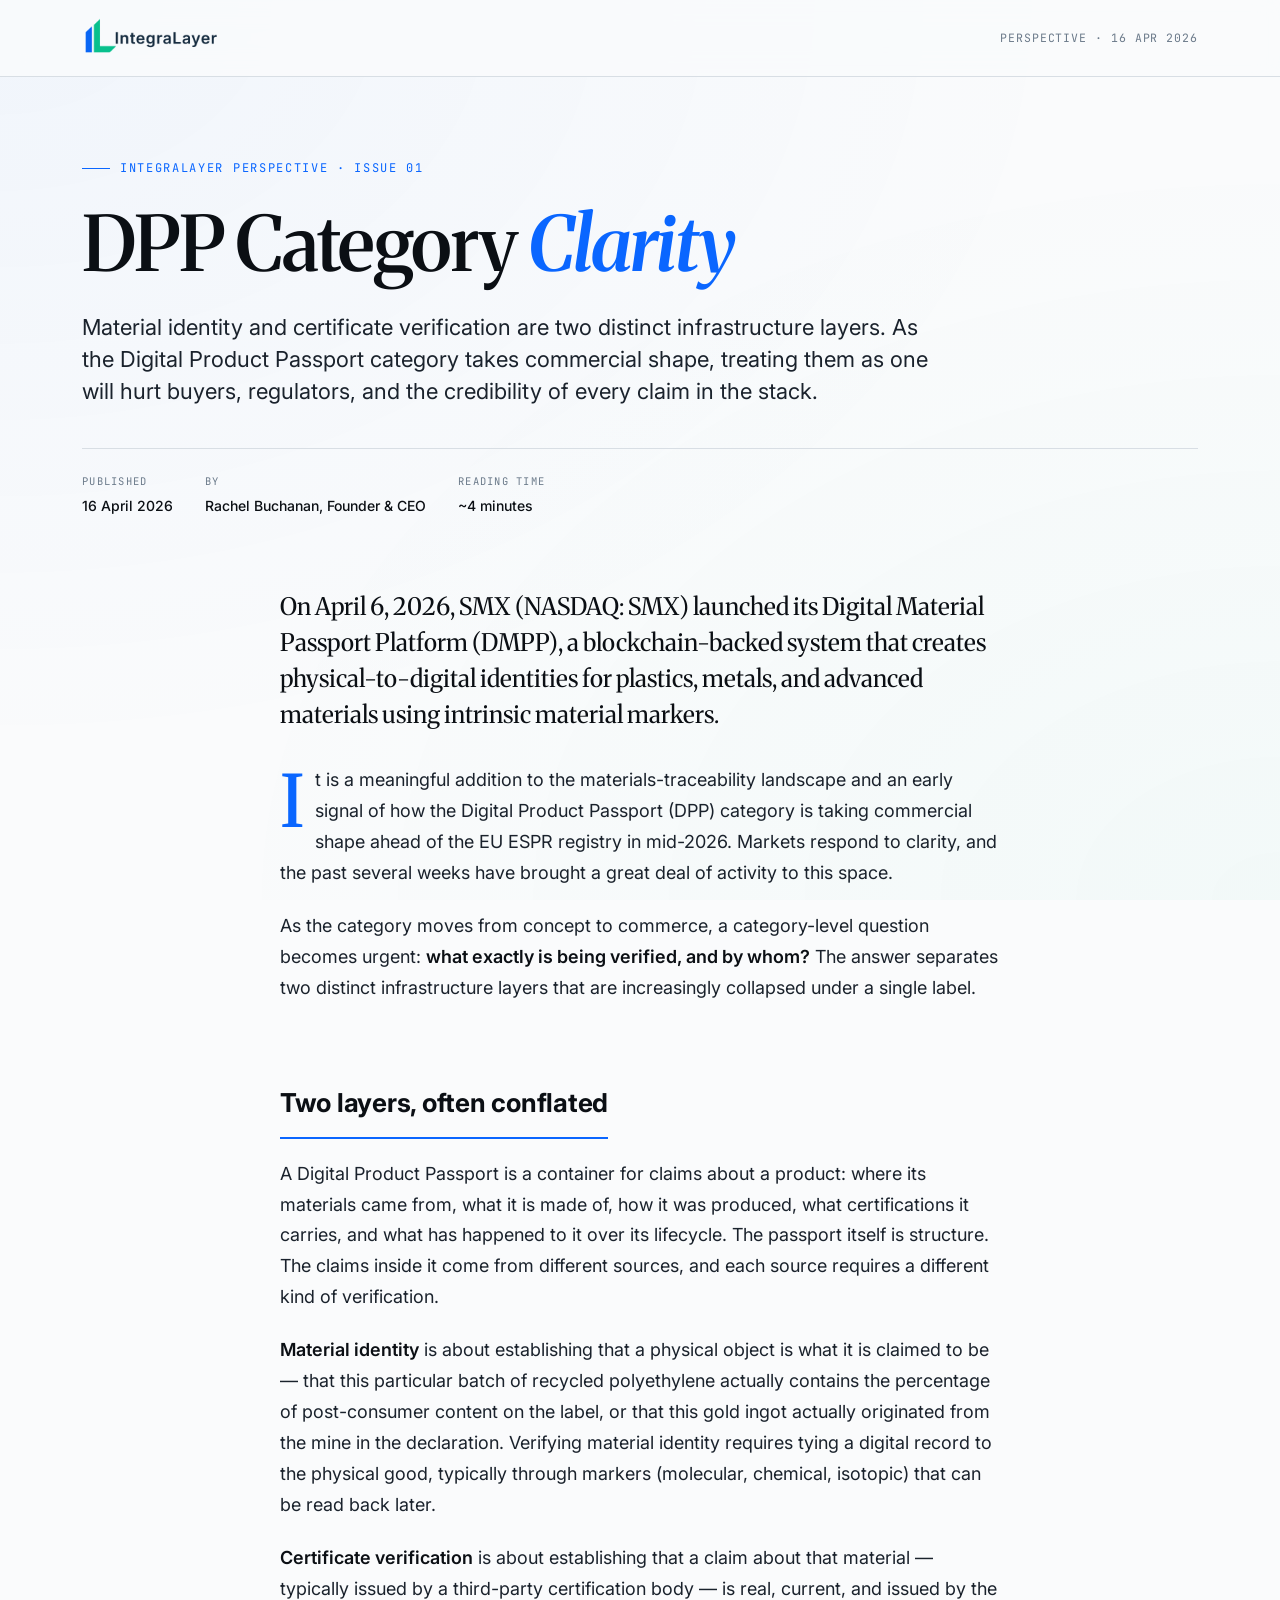
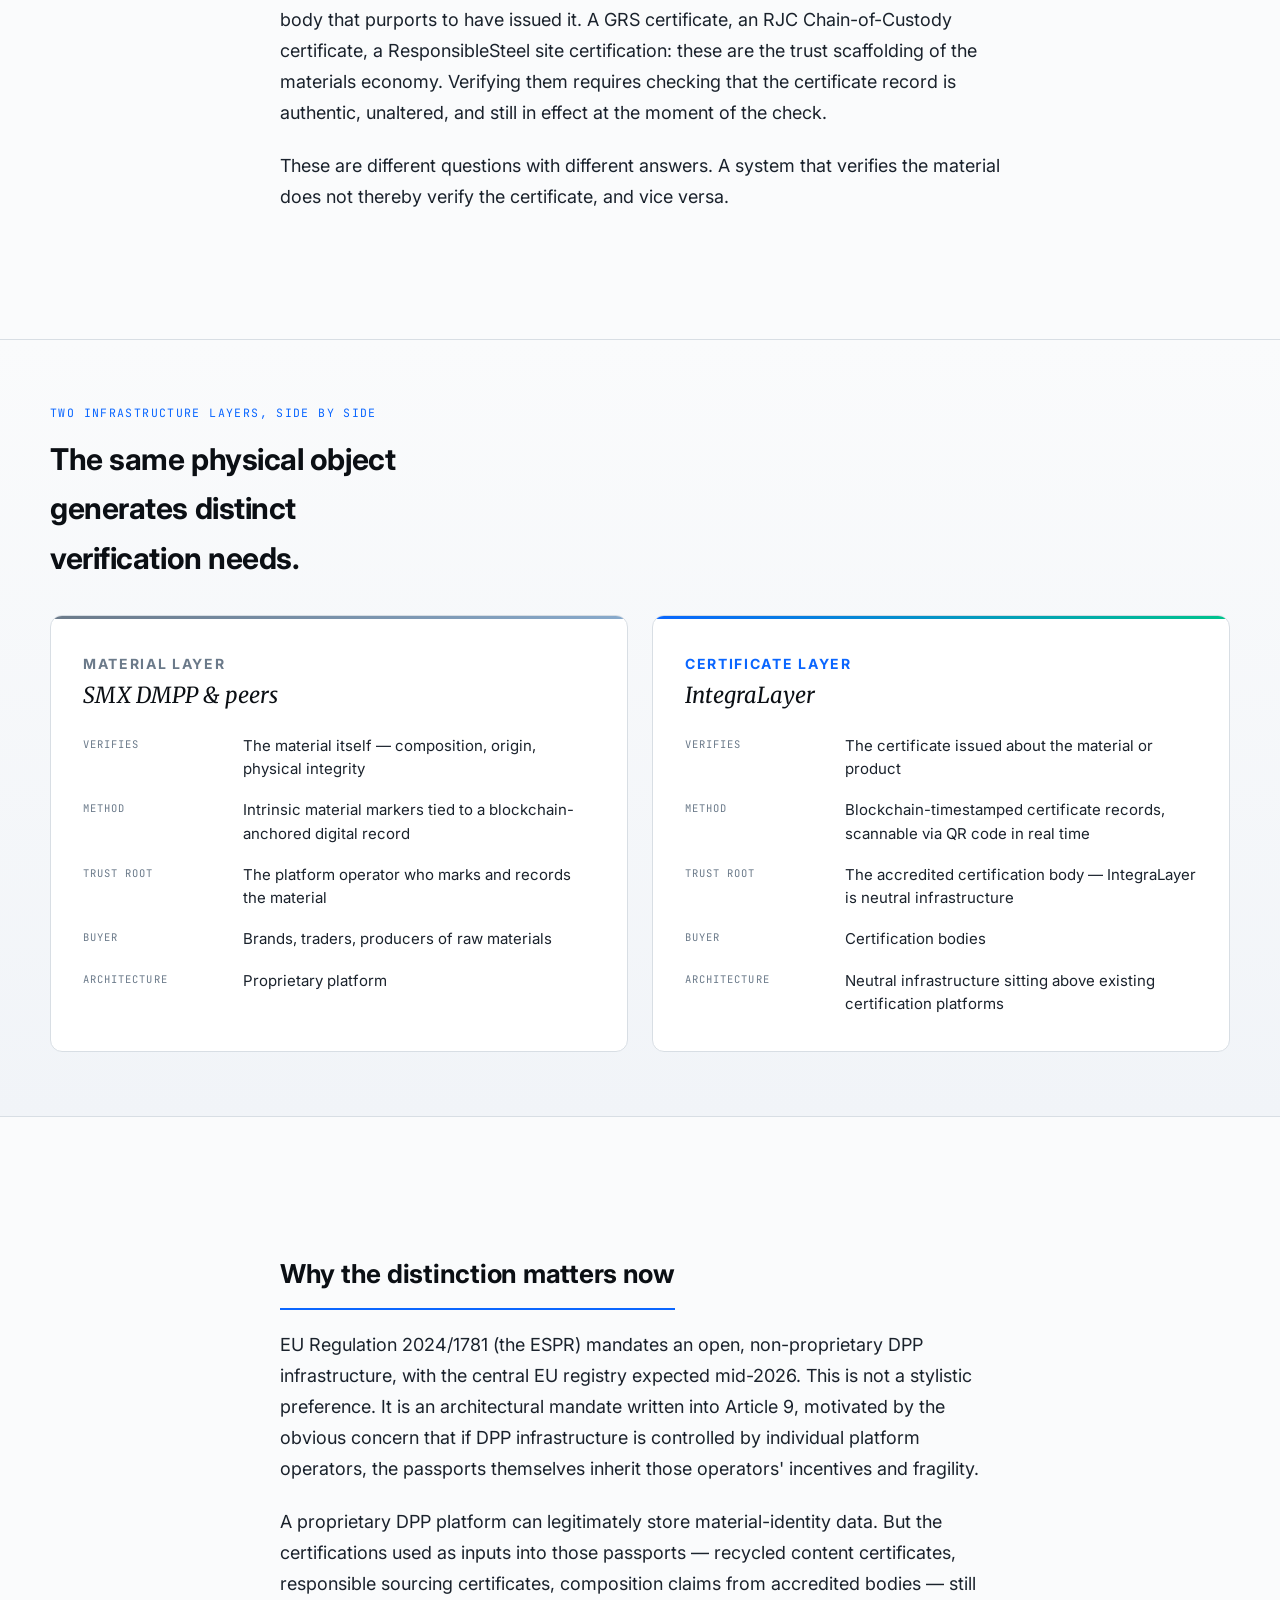
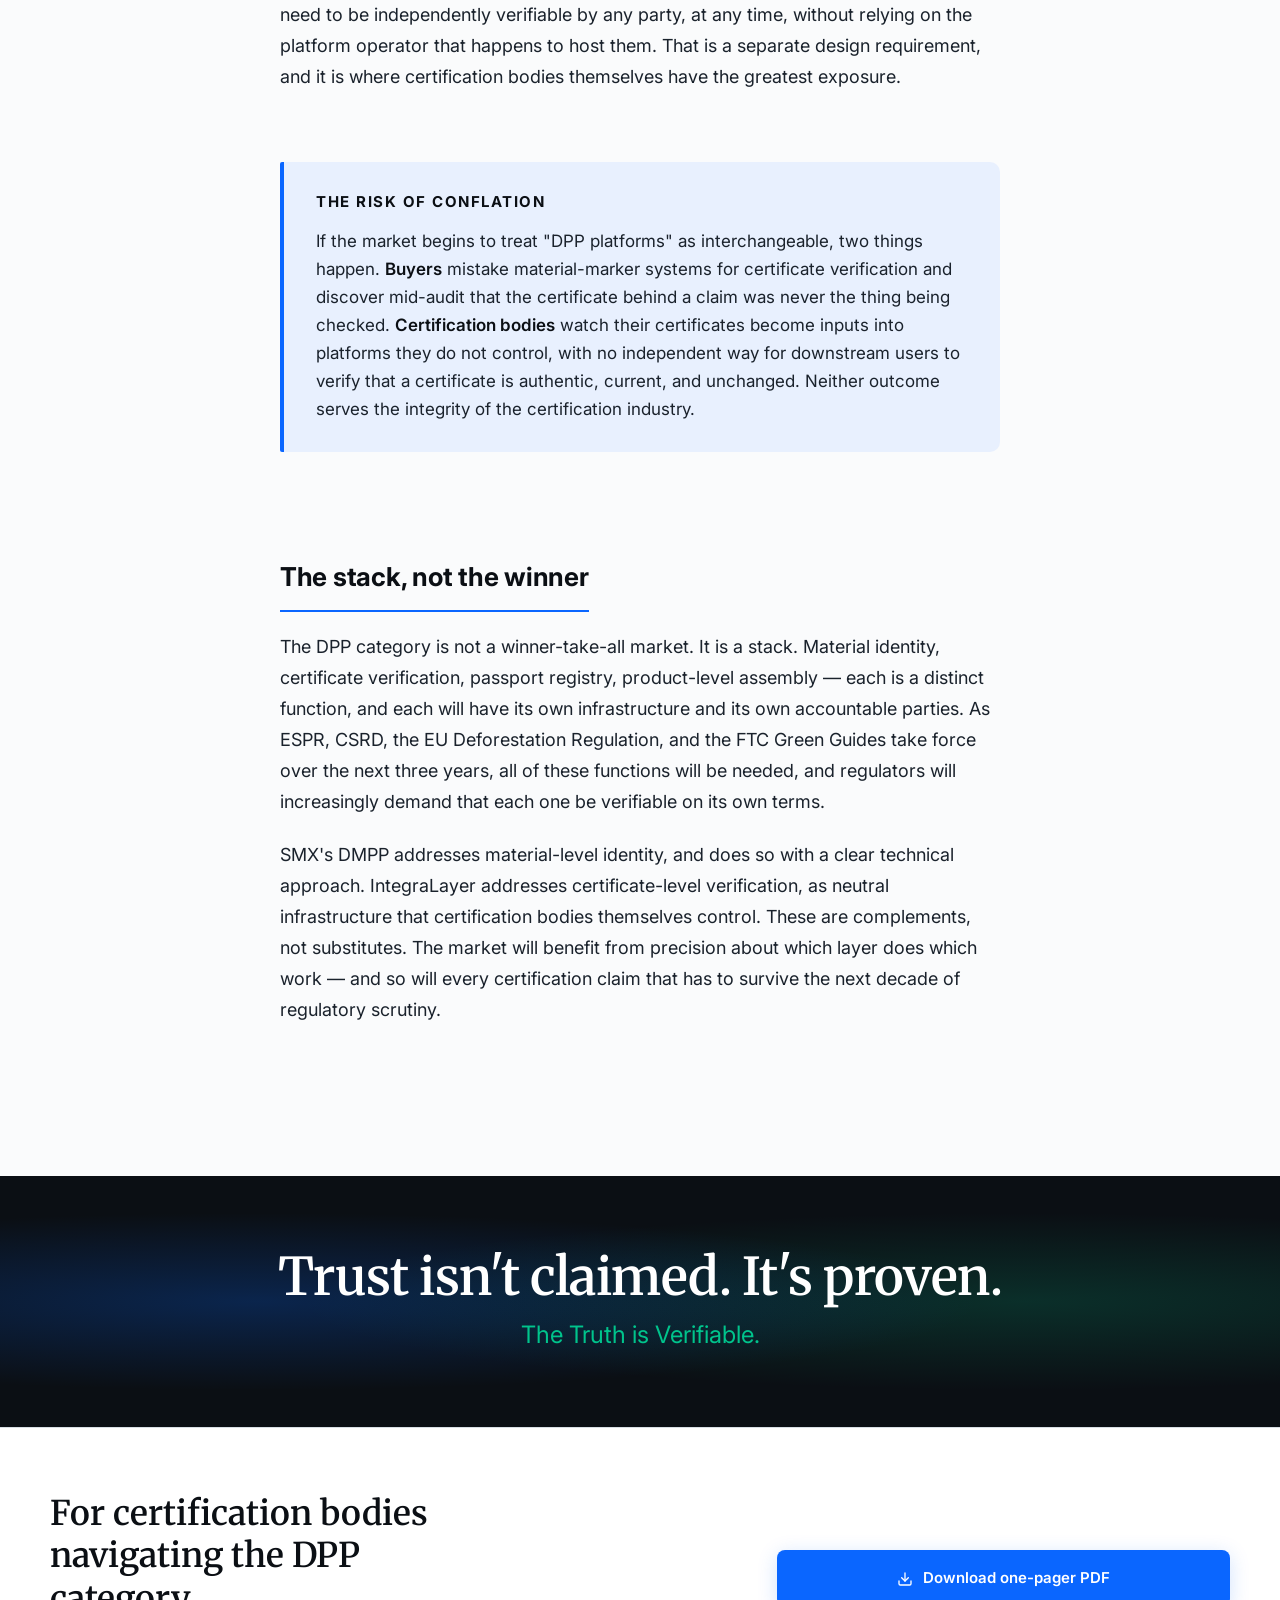
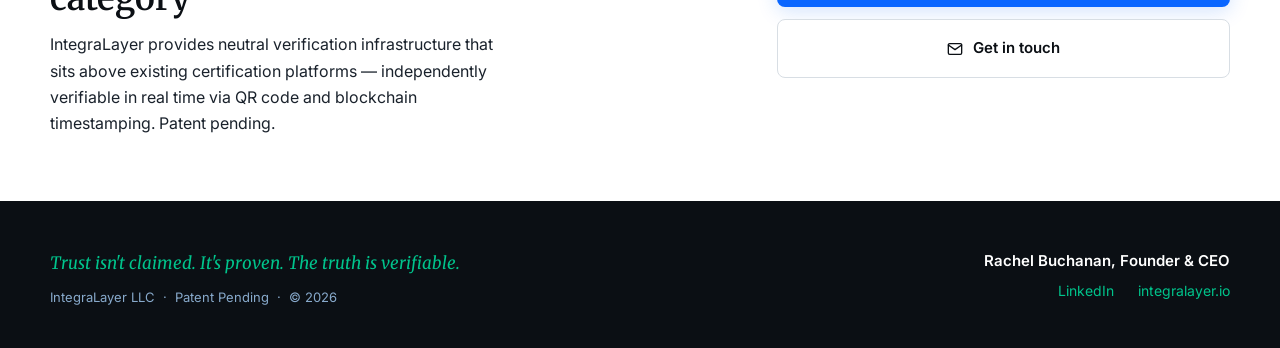
==== commit bf560c25: "Bump DPP page logo to 40px to match main site nav" ====
--- a/perspectives/dpp-category-clarity/index.html
+++ b/perspectives/dpp-category-clarity/index.html
@@ -98,7 +98,7 @@
     text-decoration: none;
   }
   .brand img {
-    height: 30px;
+    height: 40px;
     width: auto;
     display: block;
   }
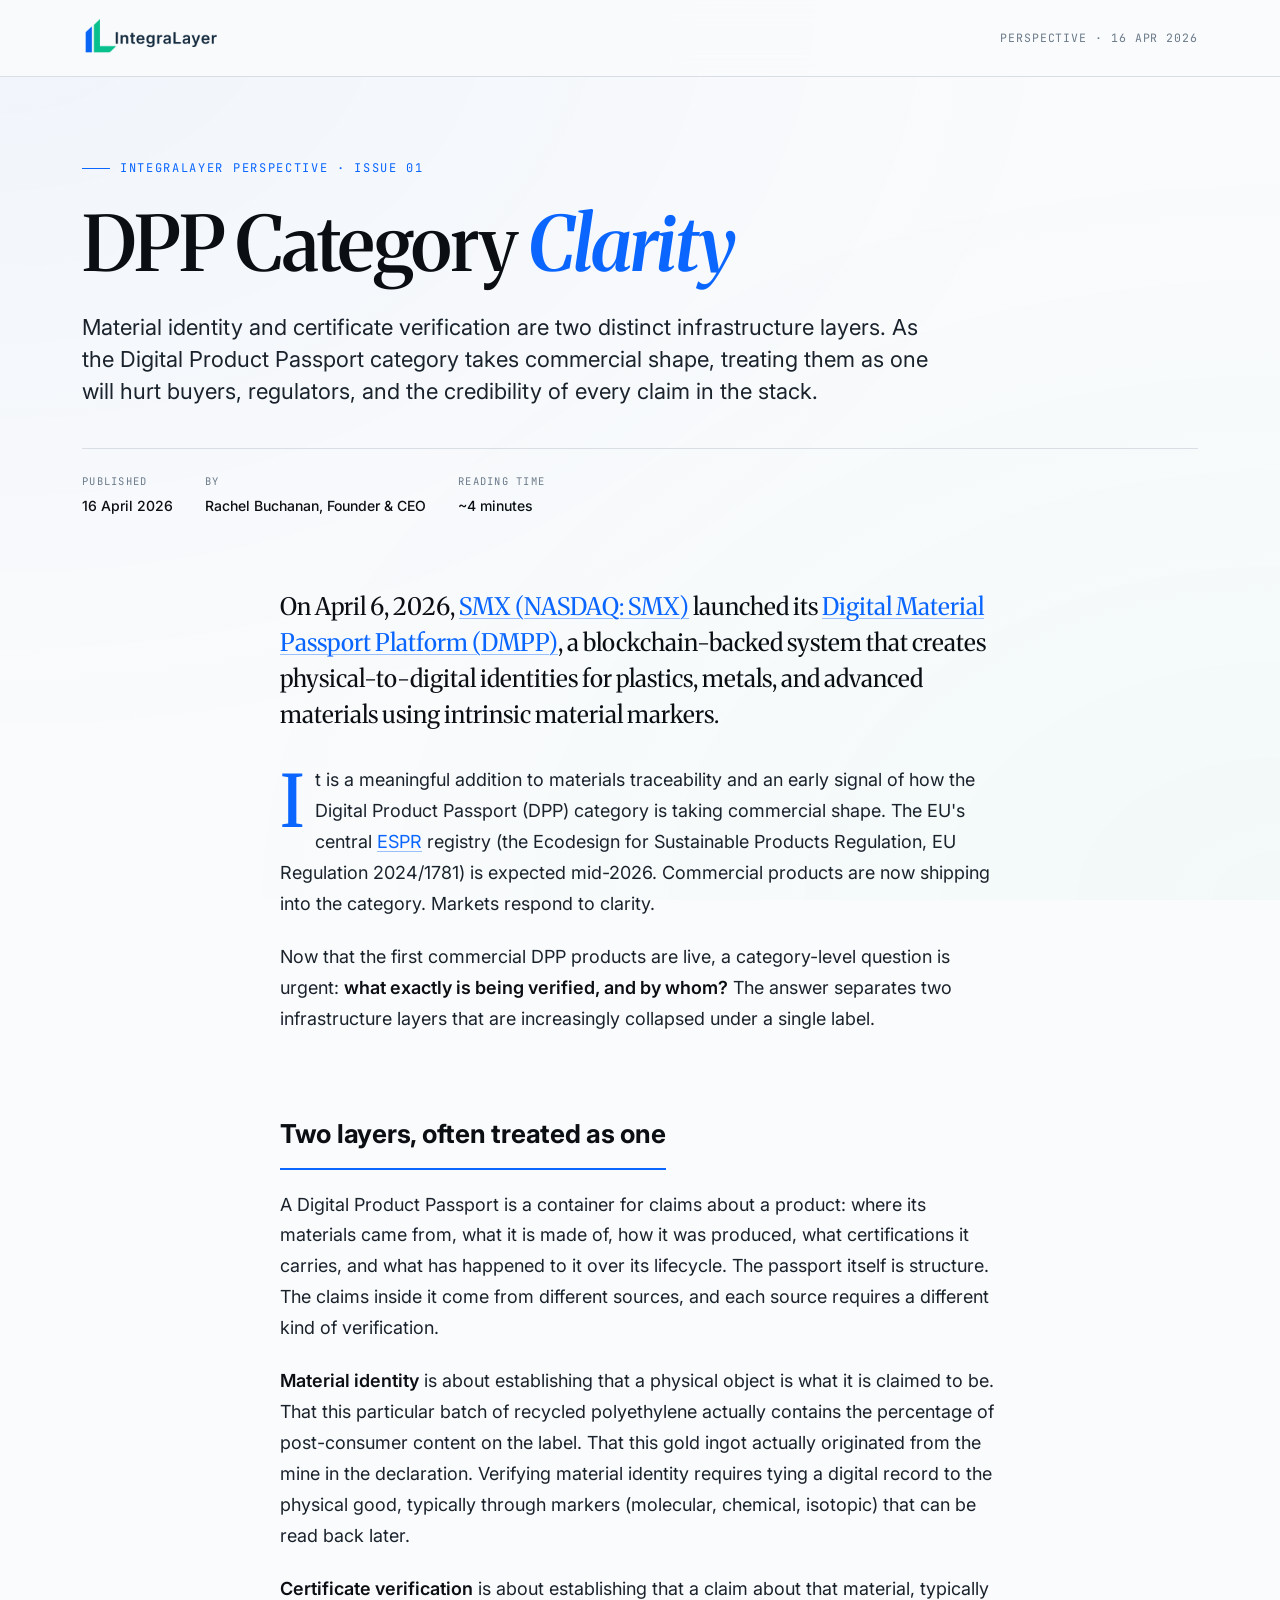
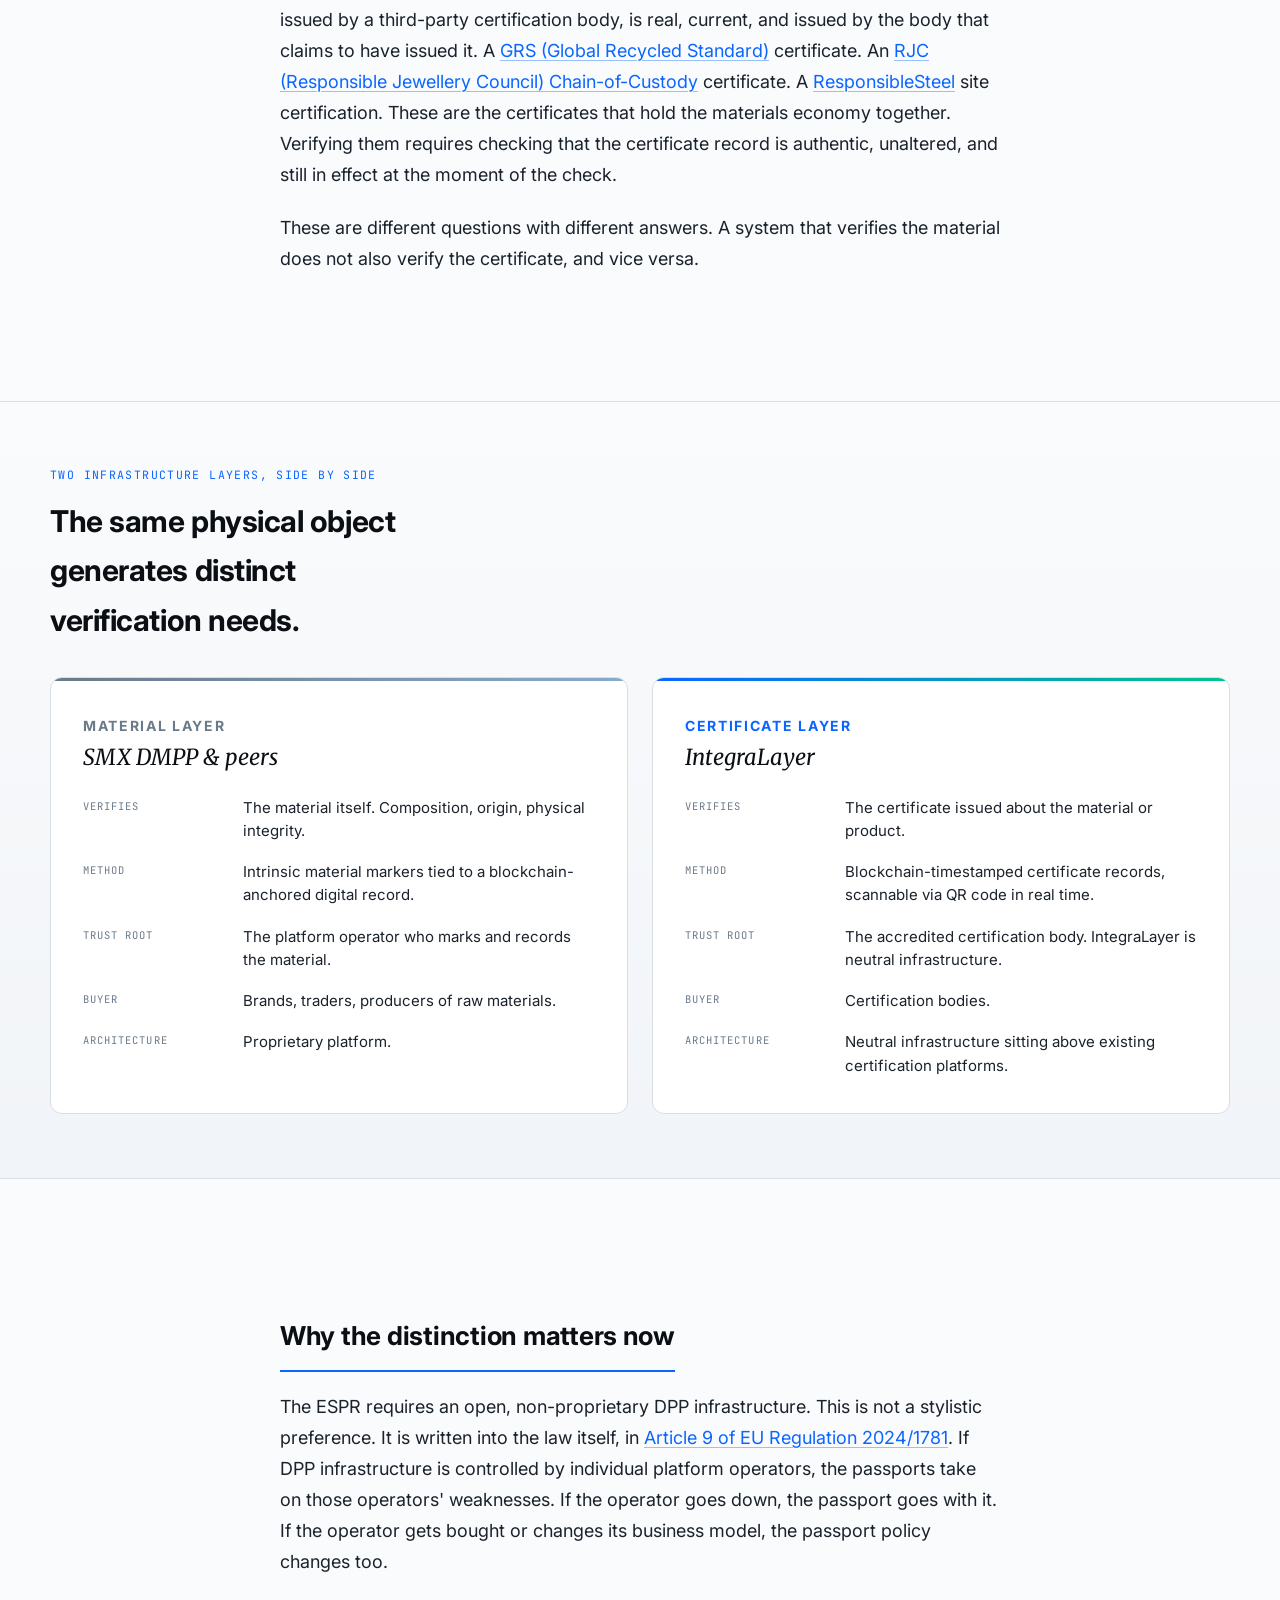
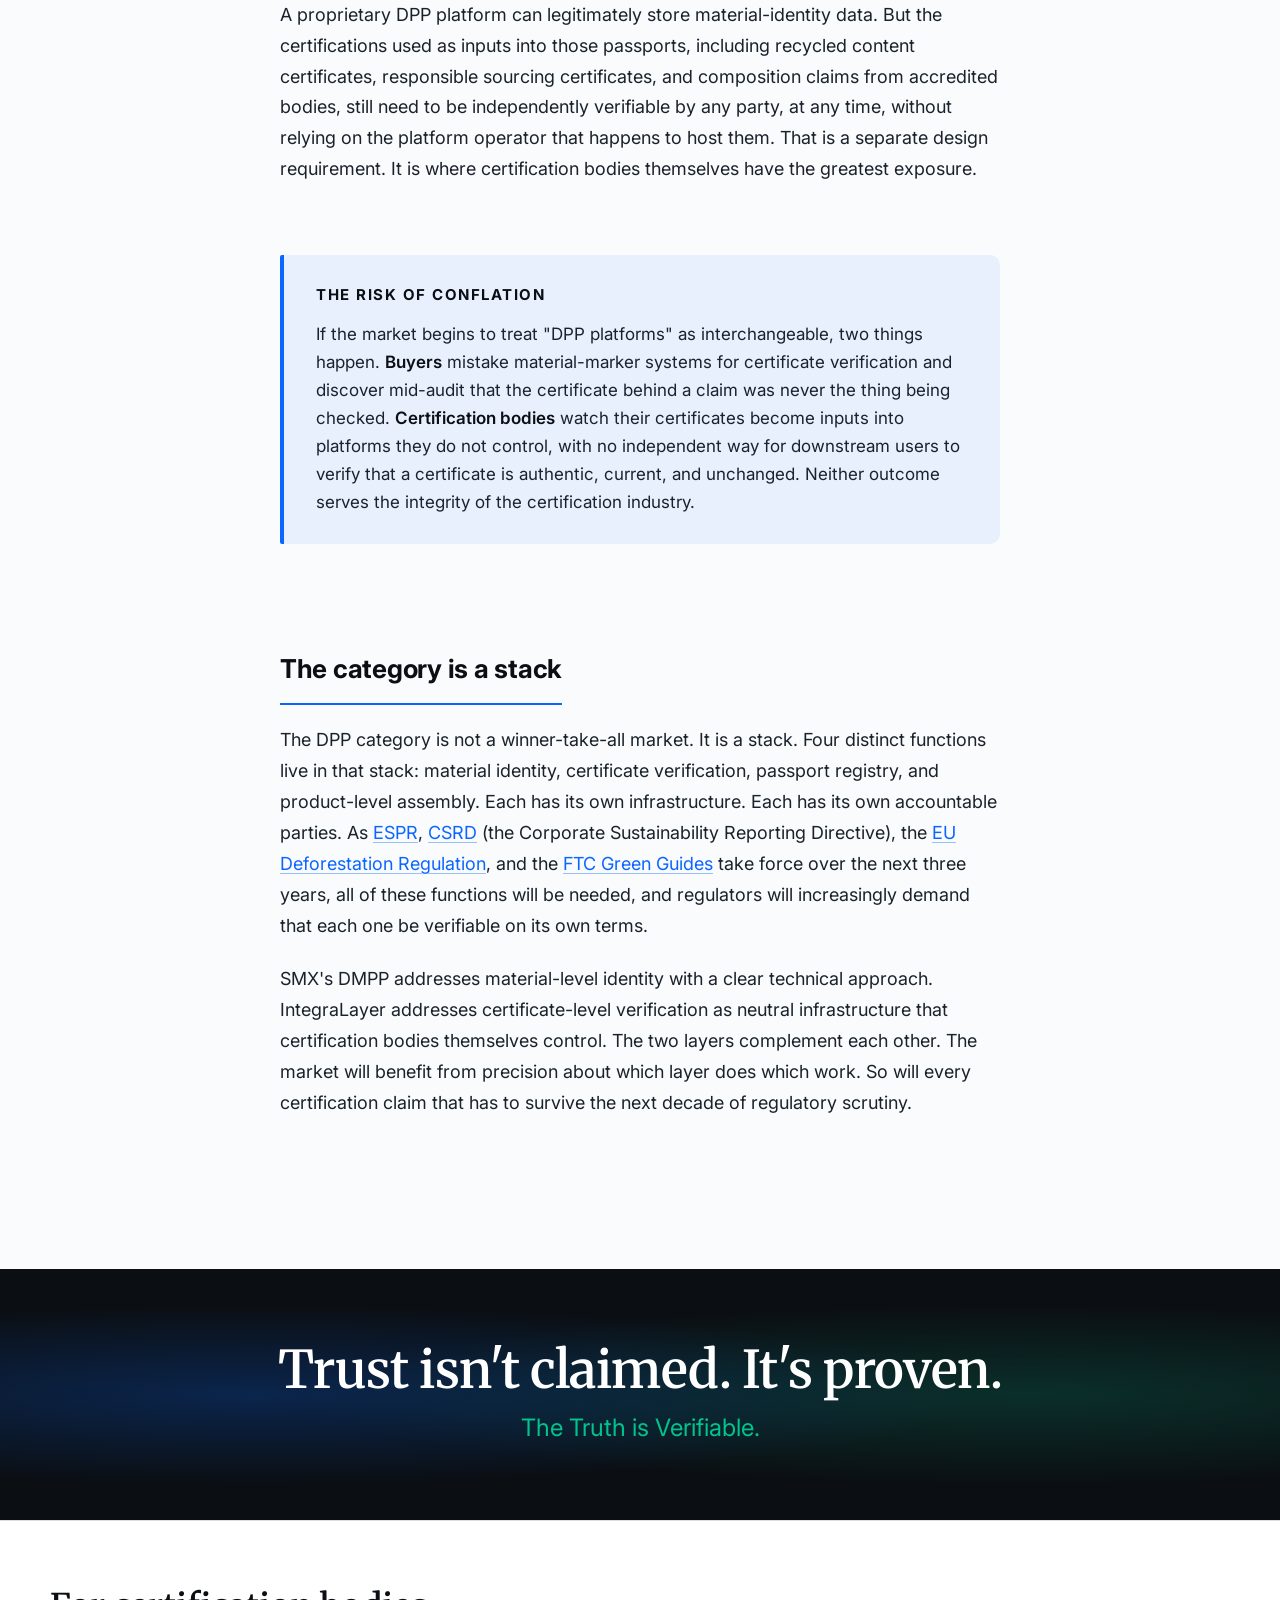
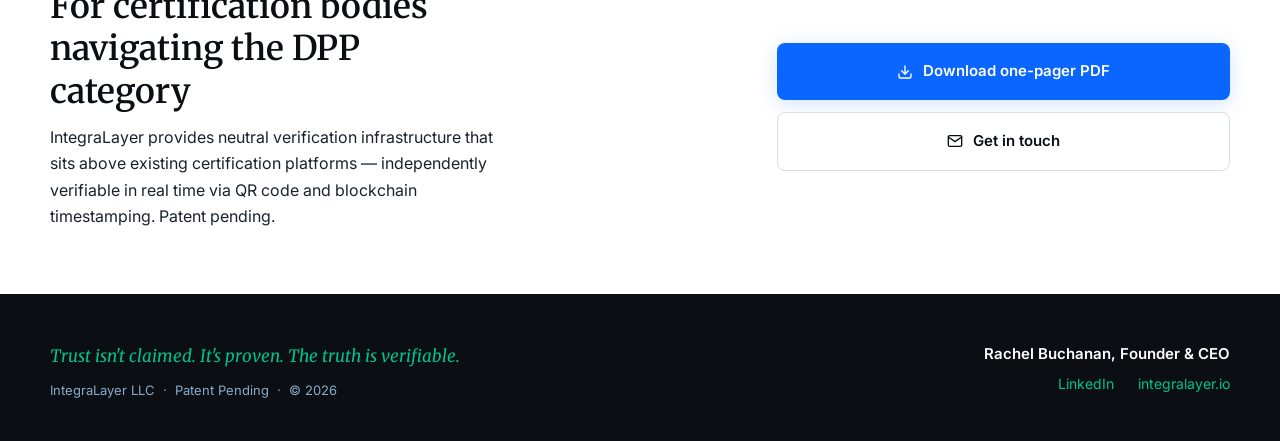
==== commit 0e312976: "Rewrite DPP perspective with updated copy and cited primary-source hyperlinks (SMX, ESPR, GRS, RJC, " ====
--- a/perspectives/dpp-category-clarity/index.html
+++ b/perspectives/dpp-category-clarity/index.html
@@ -204,6 +204,21 @@
     color: var(--mid);
     margin-bottom: 22px;
   }
+  .article a,
+  .callout a {
+    color: var(--bright-blue);
+    text-decoration: underline;
+    text-decoration-thickness: 1px;
+    text-underline-offset: 3px;
+    text-decoration-color: rgba(10, 102, 255, 0.4);
+    transition: text-decoration-color 180ms ease, color 180ms ease;
+  }
+  .article a:hover,
+  .callout a:hover {
+    color: var(--midnight-blue);
+    text-decoration-color: var(--bright-green);
+    text-decoration-thickness: 2px;
+  }
   .article p.lede {
     font-family: var(--font-display);
     font-weight: 400;
@@ -570,21 +585,21 @@
 
   <article class="article">
 
-    <p class="lede">On April 6, 2026, SMX (NASDAQ: SMX) launched its Digital Material Passport Platform (DMPP), a blockchain-backed system that creates physical-to-digital identities for plastics, metals, and advanced materials using intrinsic material markers.</p>
-
-    <p class="first">It is a meaningful addition to the materials-traceability landscape and an early signal of how the Digital Product Passport (DPP) category is taking commercial shape ahead of the EU ESPR registry in mid-2026. Markets respond to clarity, and the past several weeks have brought a great deal of activity to this space.</p>
-
-    <p>As the category moves from concept to commerce, a category-level question becomes urgent: <strong>what exactly is being verified, and by whom?</strong> The answer separates two distinct infrastructure layers that are increasingly collapsed under a single label.</p>
-
-    <h2>Two layers, often conflated</h2>
+    <p class="lede">On April 6, 2026, <a href="https://www.smx.tech/" target="_blank" rel="noopener noreferrer">SMX (NASDAQ: SMX)</a> launched its <a href="https://www.accessnewswire.com/newsroom/en/blockchain-and-cryptocurrency/smx-launches-digital-material-passport-platform-dmpp-enabling-verifie-1155007" target="_blank" rel="noopener noreferrer">Digital Material Passport Platform (DMPP)</a>, a blockchain-backed system that creates physical-to-digital identities for plastics, metals, and advanced materials using intrinsic material markers.</p>
+
+    <p class="first">It is a meaningful addition to materials traceability and an early signal of how the Digital Product Passport (DPP) category is taking commercial shape. The EU's central <a href="https://eur-lex.europa.eu/eli/reg/2024/1781/oj/eng" target="_blank" rel="noopener noreferrer">ESPR</a> registry (the Ecodesign for Sustainable Products Regulation, EU Regulation 2024/1781) is expected mid-2026. Commercial products are now shipping into the category. Markets respond to clarity.</p>
+
+    <p>Now that the first commercial DPP products are live, a category-level question is urgent: <strong>what exactly is being verified, and by whom?</strong> The answer separates two infrastructure layers that are increasingly collapsed under a single label.</p>
+
+    <h2>Two layers, often treated as one</h2>
 
     <p>A Digital Product Passport is a container for claims about a product: where its materials came from, what it is made of, how it was produced, what certifications it carries, and what has happened to it over its lifecycle. The passport itself is structure. The claims inside it come from different sources, and each source requires a different kind of verification.</p>
 
-    <p><strong>Material identity</strong> is about establishing that a physical object is what it is claimed to be — that this particular batch of recycled polyethylene actually contains the percentage of post-consumer content on the label, or that this gold ingot actually originated from the mine in the declaration. Verifying material identity requires tying a digital record to the physical good, typically through markers (molecular, chemical, isotopic) that can be read back later.</p>
-
-    <p><strong>Certificate verification</strong> is about establishing that a claim about that material — typically issued by a third-party certification body — is real, current, and issued by the body that purports to have issued it. A GRS certificate, an RJC Chain-of-Custody certificate, a ResponsibleSteel site certification: these are the trust scaffolding of the materials economy. Verifying them requires checking that the certificate record is authentic, unaltered, and still in effect at the moment of the check.</p>
-
-    <p>These are different questions with different answers. A system that verifies the material does not thereby verify the certificate, and vice versa.</p>
+    <p><strong>Material identity</strong> is about establishing that a physical object is what it is claimed to be. That this particular batch of recycled polyethylene actually contains the percentage of post-consumer content on the label. That this gold ingot actually originated from the mine in the declaration. Verifying material identity requires tying a digital record to the physical good, typically through markers (molecular, chemical, isotopic) that can be read back later.</p>
+
+    <p><strong>Certificate verification</strong> is about establishing that a claim about that material, typically issued by a third-party certification body, is real, current, and issued by the body that claims to have issued it. A <a href="https://textileexchange.org/recycled-claim-global-recycled-standard/" target="_blank" rel="noopener noreferrer">GRS (Global Recycled Standard)</a> certificate. An <a href="https://www.responsiblejewellery.com/standards/chain-of-custody/" target="_blank" rel="noopener noreferrer">RJC (Responsible Jewellery Council) Chain-of-Custody</a> certificate. A <a href="https://www.responsiblesteel.org/" target="_blank" rel="noopener noreferrer">ResponsibleSteel</a> site certification. These are the certificates that hold the materials economy together. Verifying them requires checking that the certificate record is authentic, unaltered, and still in effect at the moment of the check.</p>
+
+    <p>These are different questions with different answers. A system that verifies the material does not also verify the certificate, and vice versa.</p>
 
   </article>
 
@@ -599,15 +614,15 @@
           <div class="card-sub">SMX DMPP &amp; peers</div>
           <dl>
             <dt>Verifies</dt>
-            <dd>The material itself — composition, origin, physical integrity</dd>
+            <dd>The material itself. Composition, origin, physical integrity.</dd>
             <dt>Method</dt>
-            <dd>Intrinsic material markers tied to a blockchain-anchored digital record</dd>
+            <dd>Intrinsic material markers tied to a blockchain-anchored digital record.</dd>
             <dt>Trust root</dt>
-            <dd>The platform operator who marks and records the material</dd>
+            <dd>The platform operator who marks and records the material.</dd>
             <dt>Buyer</dt>
-            <dd>Brands, traders, producers of raw materials</dd>
+            <dd>Brands, traders, producers of raw materials.</dd>
             <dt>Architecture</dt>
-            <dd>Proprietary platform</dd>
+            <dd>Proprietary platform.</dd>
           </dl>
         </div>
         <div class="card integra">
@@ -615,15 +630,15 @@
           <div class="card-sub">IntegraLayer</div>
           <dl>
             <dt>Verifies</dt>
-            <dd>The certificate issued about the material or product</dd>
+            <dd>The certificate issued about the material or product.</dd>
             <dt>Method</dt>
-            <dd>Blockchain-timestamped certificate records, scannable via QR code in real time</dd>
+            <dd>Blockchain-timestamped certificate records, scannable via QR code in real time.</dd>
             <dt>Trust root</dt>
-            <dd>The accredited certification body — IntegraLayer is neutral infrastructure</dd>
+            <dd>The accredited certification body. IntegraLayer is neutral infrastructure.</dd>
             <dt>Buyer</dt>
-            <dd>Certification bodies</dd>
+            <dd>Certification bodies.</dd>
             <dt>Architecture</dt>
-            <dd>Neutral infrastructure sitting above existing certification platforms</dd>
+            <dd>Neutral infrastructure sitting above existing certification platforms.</dd>
           </dl>
         </div>
       </div>
@@ -634,20 +649,20 @@
 
     <h2>Why the distinction matters now</h2>
 
-    <p>EU Regulation 2024/1781 (the ESPR) mandates an open, non-proprietary DPP infrastructure, with the central EU registry expected mid-2026. This is not a stylistic preference. It is an architectural mandate written into Article 9, motivated by the obvious concern that if DPP infrastructure is controlled by individual platform operators, the passports themselves inherit those operators' incentives and fragility.</p>
-
-    <p>A proprietary DPP platform can legitimately store material-identity data. But the certifications used as inputs into those passports — recycled content certificates, responsible sourcing certificates, composition claims from accredited bodies — still need to be independently verifiable by any party, at any time, without relying on the platform operator that happens to host them. That is a separate design requirement, and it is where certification bodies themselves have the greatest exposure.</p>
+    <p>The ESPR requires an open, non-proprietary DPP infrastructure. This is not a stylistic preference. It is written into the law itself, in <a href="https://eur-lex.europa.eu/eli/reg/2024/1781/oj/eng#art_9" target="_blank" rel="noopener noreferrer">Article 9 of EU Regulation 2024/1781</a>. If DPP infrastructure is controlled by individual platform operators, the passports take on those operators' weaknesses. If the operator goes down, the passport goes with it. If the operator gets bought or changes its business model, the passport policy changes too.</p>
+
+    <p>A proprietary DPP platform can legitimately store material-identity data. But the certifications used as inputs into those passports, including recycled content certificates, responsible sourcing certificates, and composition claims from accredited bodies, still need to be independently verifiable by any party, at any time, without relying on the platform operator that happens to host them. That is a separate design requirement. It is where certification bodies themselves have the greatest exposure.</p>
 
     <div class="callout">
       <h3>The risk of conflation</h3>
       <p>If the market begins to treat "DPP platforms" as interchangeable, two things happen. <strong>Buyers</strong> mistake material-marker systems for certificate verification and discover mid-audit that the certificate behind a claim was never the thing being checked. <strong>Certification bodies</strong> watch their certificates become inputs into platforms they do not control, with no independent way for downstream users to verify that a certificate is authentic, current, and unchanged. Neither outcome serves the integrity of the certification industry.</p>
     </div>
 
-    <h2>The stack, not the winner</h2>
-
-    <p>The DPP category is not a winner-take-all market. It is a stack. Material identity, certificate verification, passport registry, product-level assembly — each is a distinct function, and each will have its own infrastructure and its own accountable parties. As ESPR, CSRD, the EU Deforestation Regulation, and the FTC Green Guides take force over the next three years, all of these functions will be needed, and regulators will increasingly demand that each one be verifiable on its own terms.</p>
-
-    <p>SMX's DMPP addresses material-level identity, and does so with a clear technical approach. IntegraLayer addresses certificate-level verification, as neutral infrastructure that certification bodies themselves control. These are complements, not substitutes. The market will benefit from precision about which layer does which work — and so will every certification claim that has to survive the next decade of regulatory scrutiny.</p>
+    <h2>The category is a stack</h2>
+
+    <p>The DPP category is not a winner-take-all market. It is a stack. Four distinct functions live in that stack: material identity, certificate verification, passport registry, and product-level assembly. Each has its own infrastructure. Each has its own accountable parties. As <a href="https://eur-lex.europa.eu/eli/reg/2024/1781/oj/eng" target="_blank" rel="noopener noreferrer">ESPR</a>, <a href="https://finance.ec.europa.eu/financial-markets/company-reporting-and-auditing/company-reporting/corporate-sustainability-reporting_en" target="_blank" rel="noopener noreferrer">CSRD</a> (the Corporate Sustainability Reporting Directive), the <a href="https://environment.ec.europa.eu/topics/forests/deforestation/regulation-deforestation-free-products_en" target="_blank" rel="noopener noreferrer">EU Deforestation Regulation</a>, and the <a href="https://www.ftc.gov/news-events/topics/truth-advertising/green-guides" target="_blank" rel="noopener noreferrer">FTC Green Guides</a> take force over the next three years, all of these functions will be needed, and regulators will increasingly demand that each one be verifiable on its own terms.</p>
+
+    <p>SMX's DMPP addresses material-level identity with a clear technical approach. IntegraLayer addresses certificate-level verification as neutral infrastructure that certification bodies themselves control. The two layers complement each other. The market will benefit from precision about which layer does which work. So will every certification claim that has to survive the next decade of regulatory scrutiny.</p>
 
   </article>
 
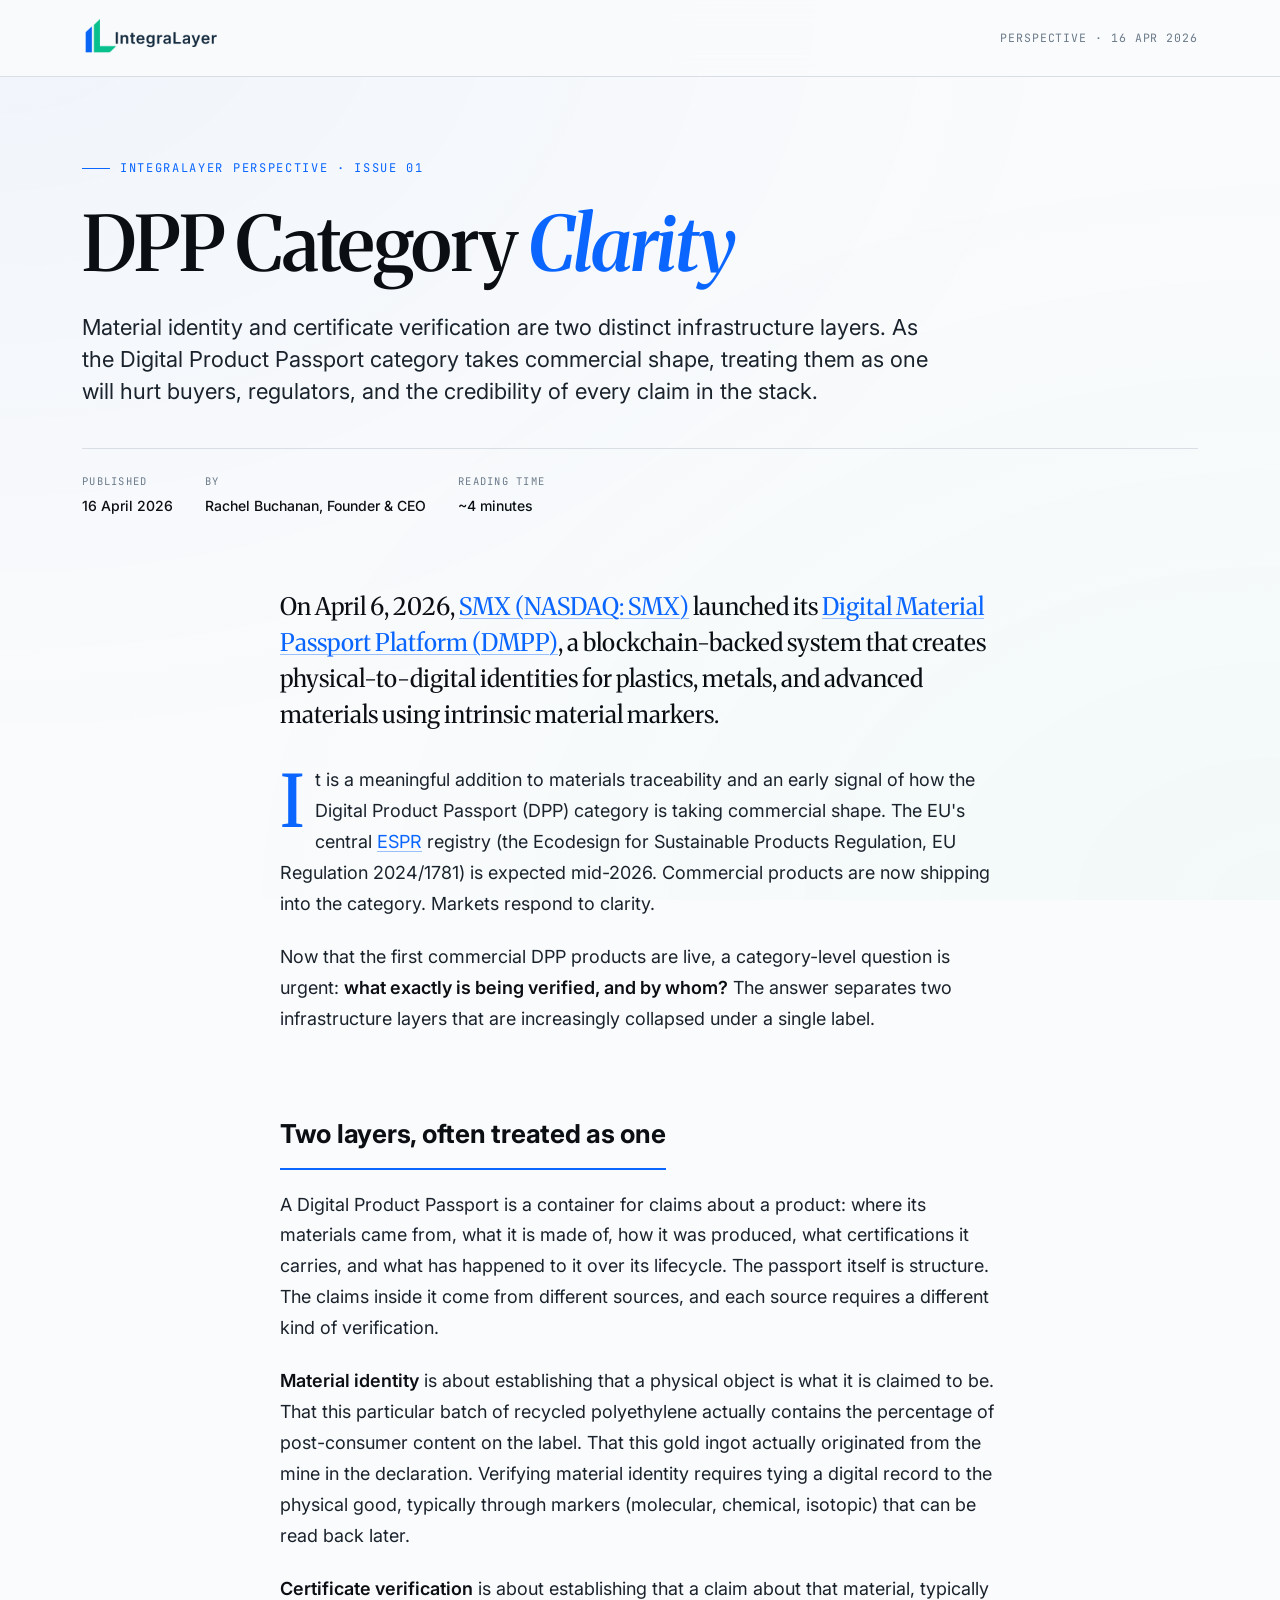
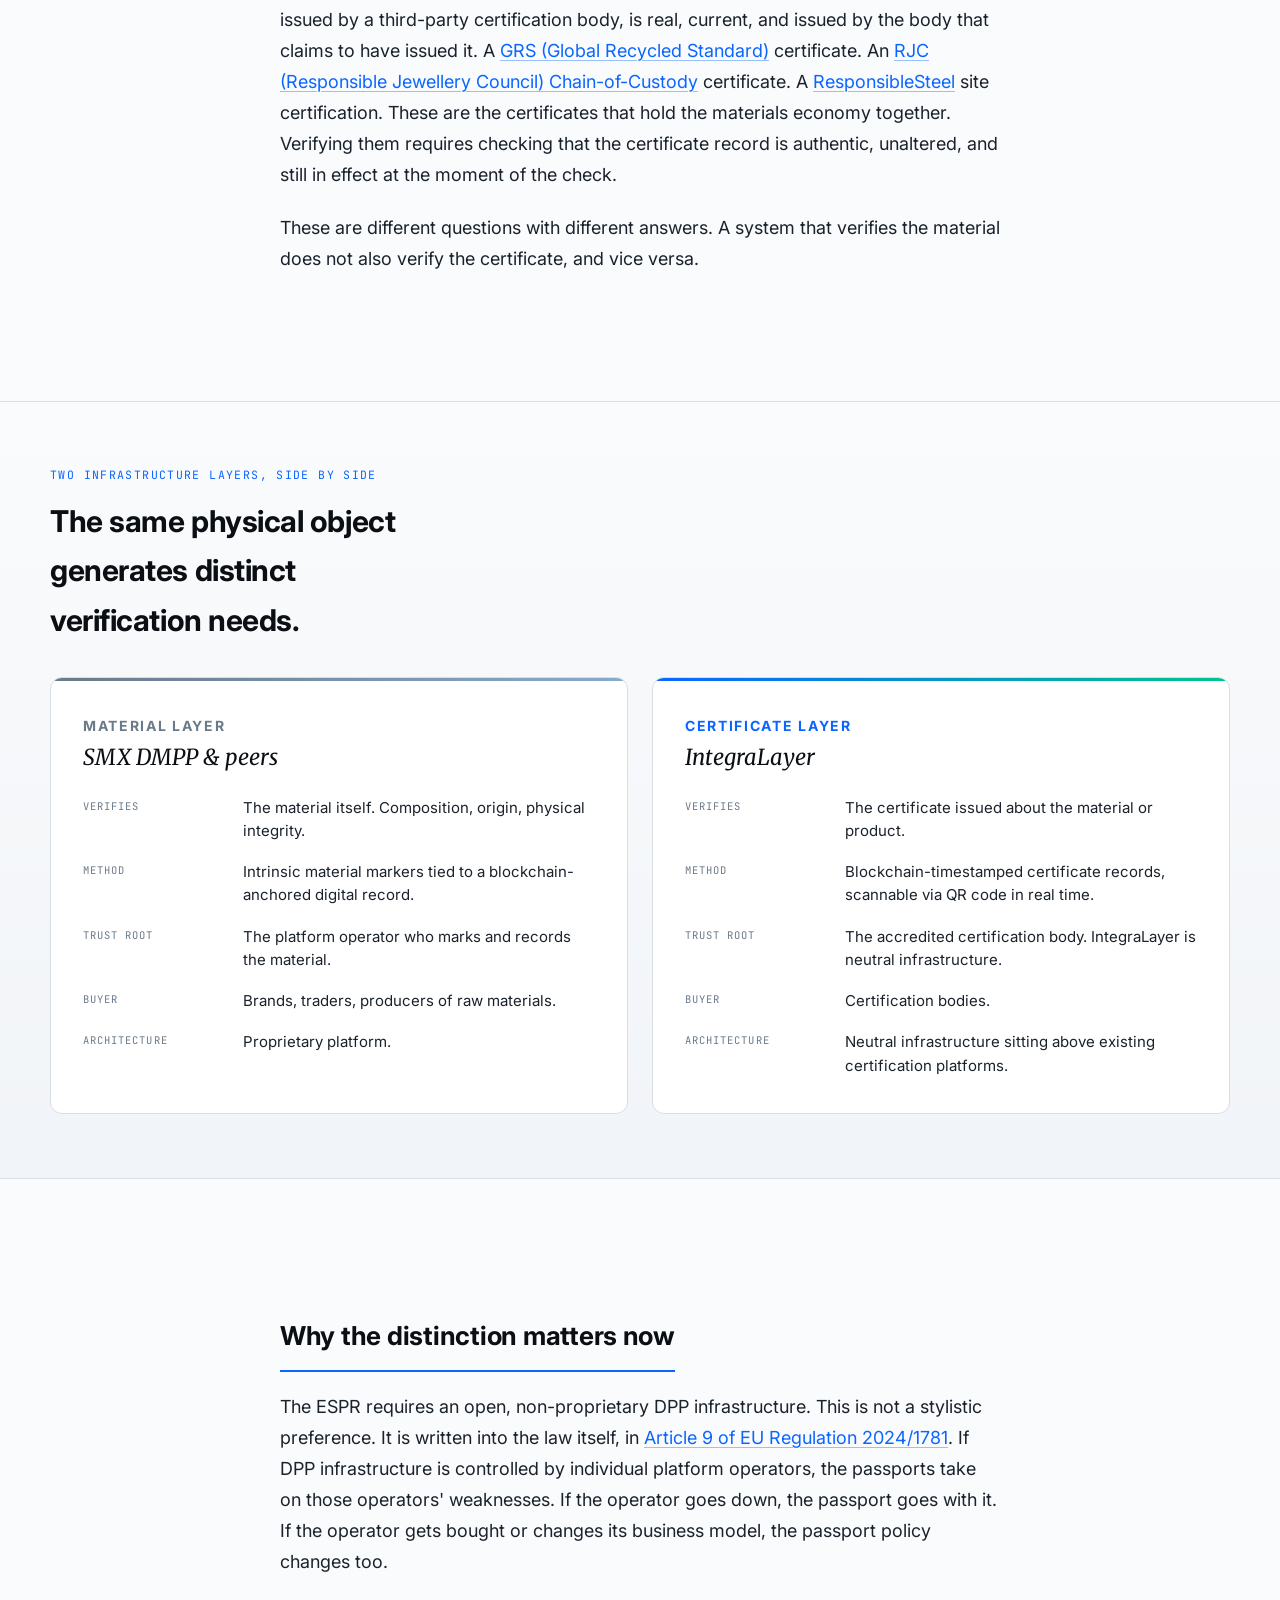
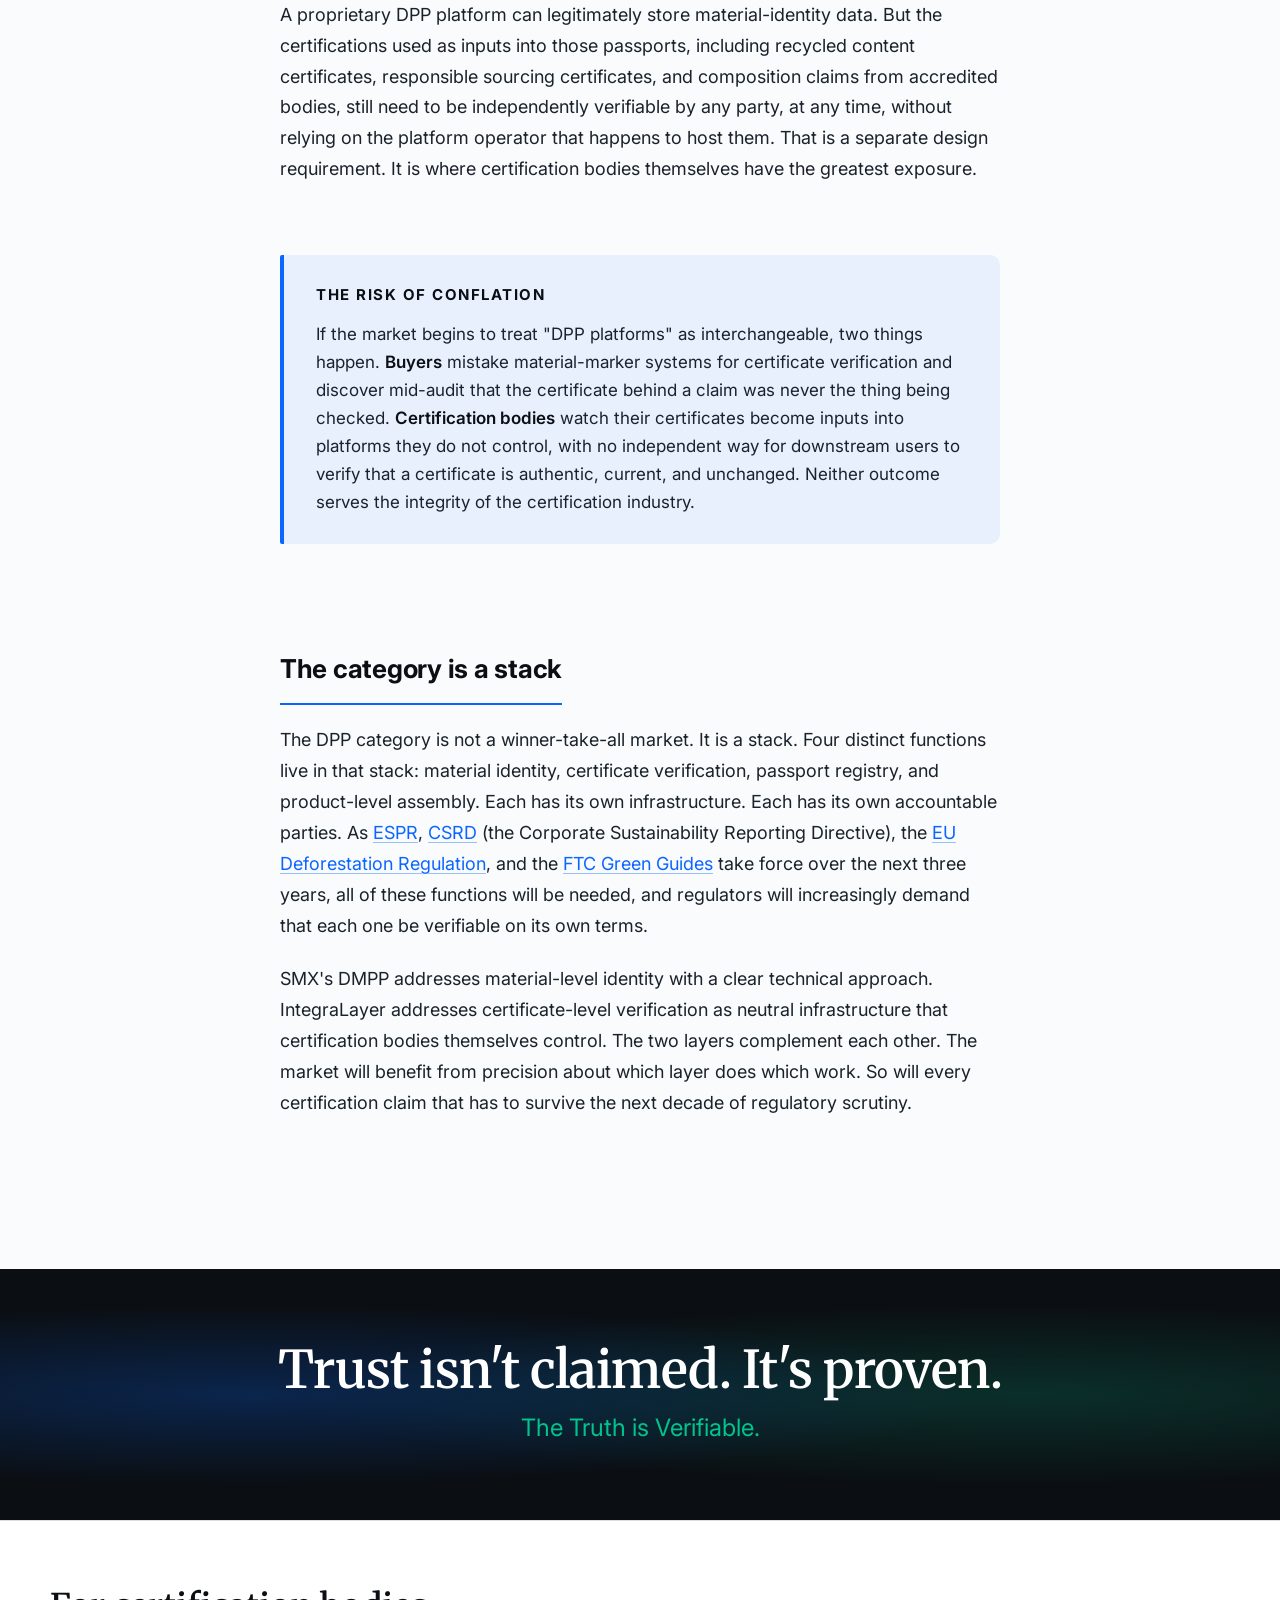
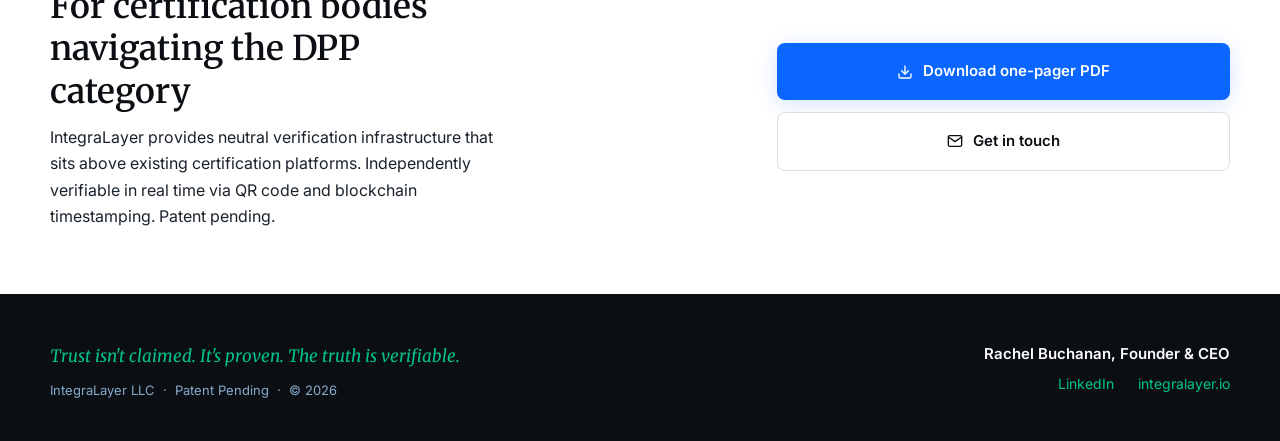
==== commit 5c0383a0: "Replace one-pager PDF with updated design and remove em dash from CTA copy" ====
--- a/perspectives/dpp-category-clarity/index.html
+++ b/perspectives/dpp-category-clarity/index.html
@@ -677,7 +677,7 @@
     <div class="cta-inner">
       <div>
         <div class="cta-h">For certification bodies navigating the DPP category</div>
-        <div class="cta-p">IntegraLayer provides neutral verification infrastructure that sits above existing certification platforms — independently verifiable in real time via QR code and blockchain timestamping. Patent pending.</div>
+        <div class="cta-p">IntegraLayer provides neutral verification infrastructure that sits above existing certification platforms. Independently verifiable in real time via QR code and blockchain timestamping. Patent pending.</div>
       </div>
       <div class="cta-actions">
         <a class="btn btn-primary" href="/assets/DPP_Category_Clarity_OnePager.pdf" download>
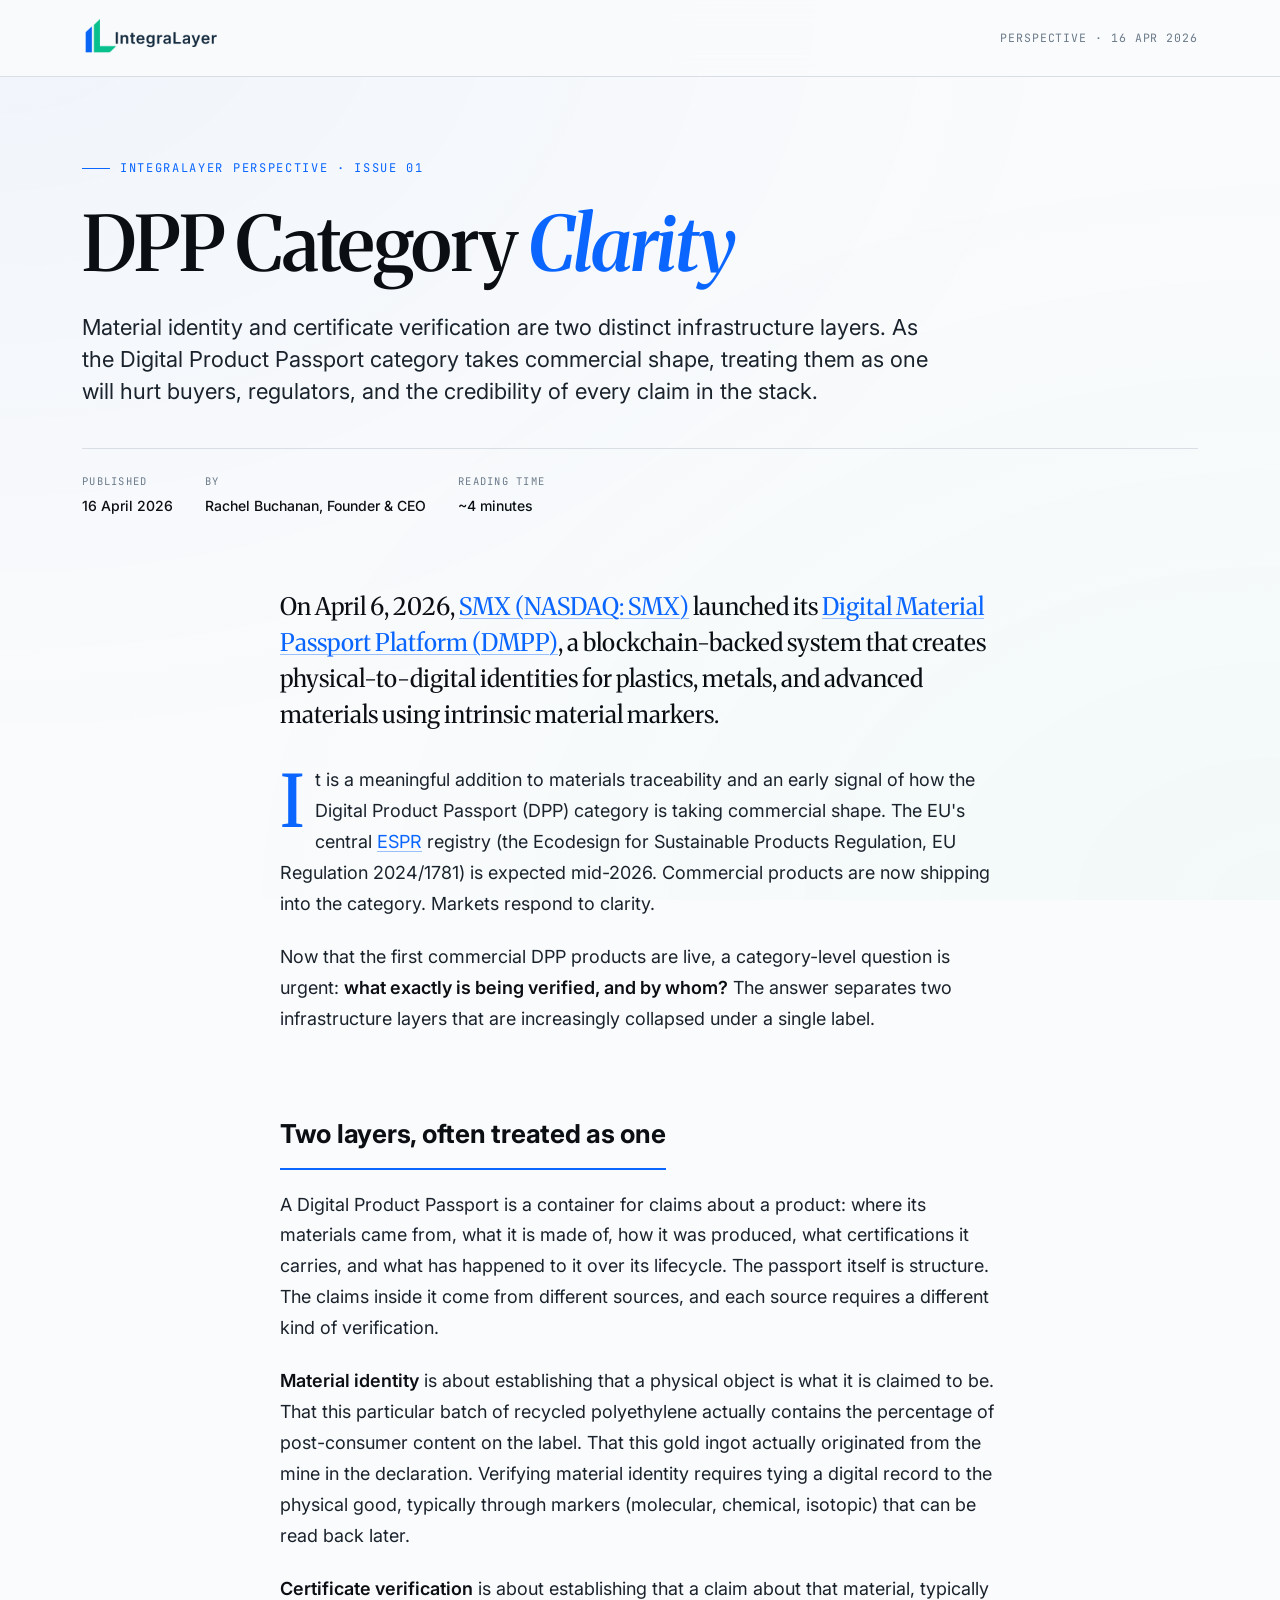
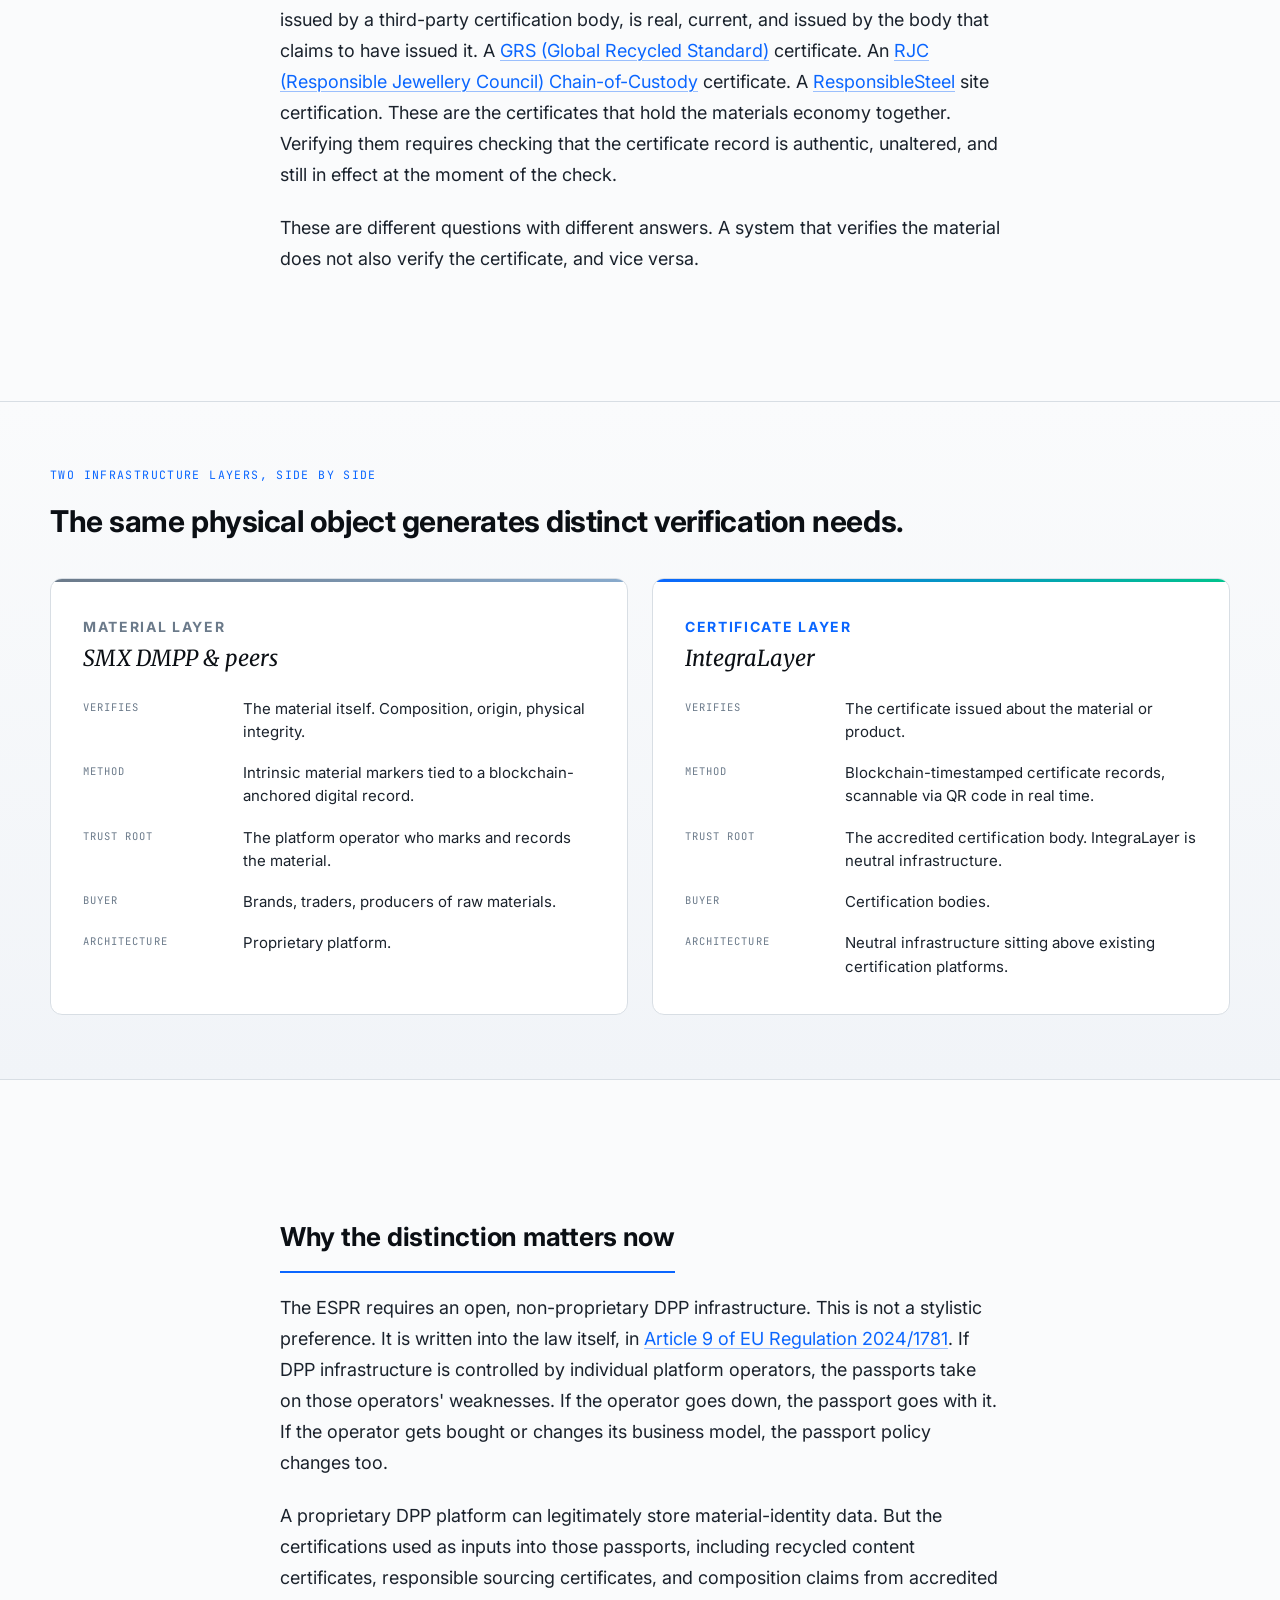
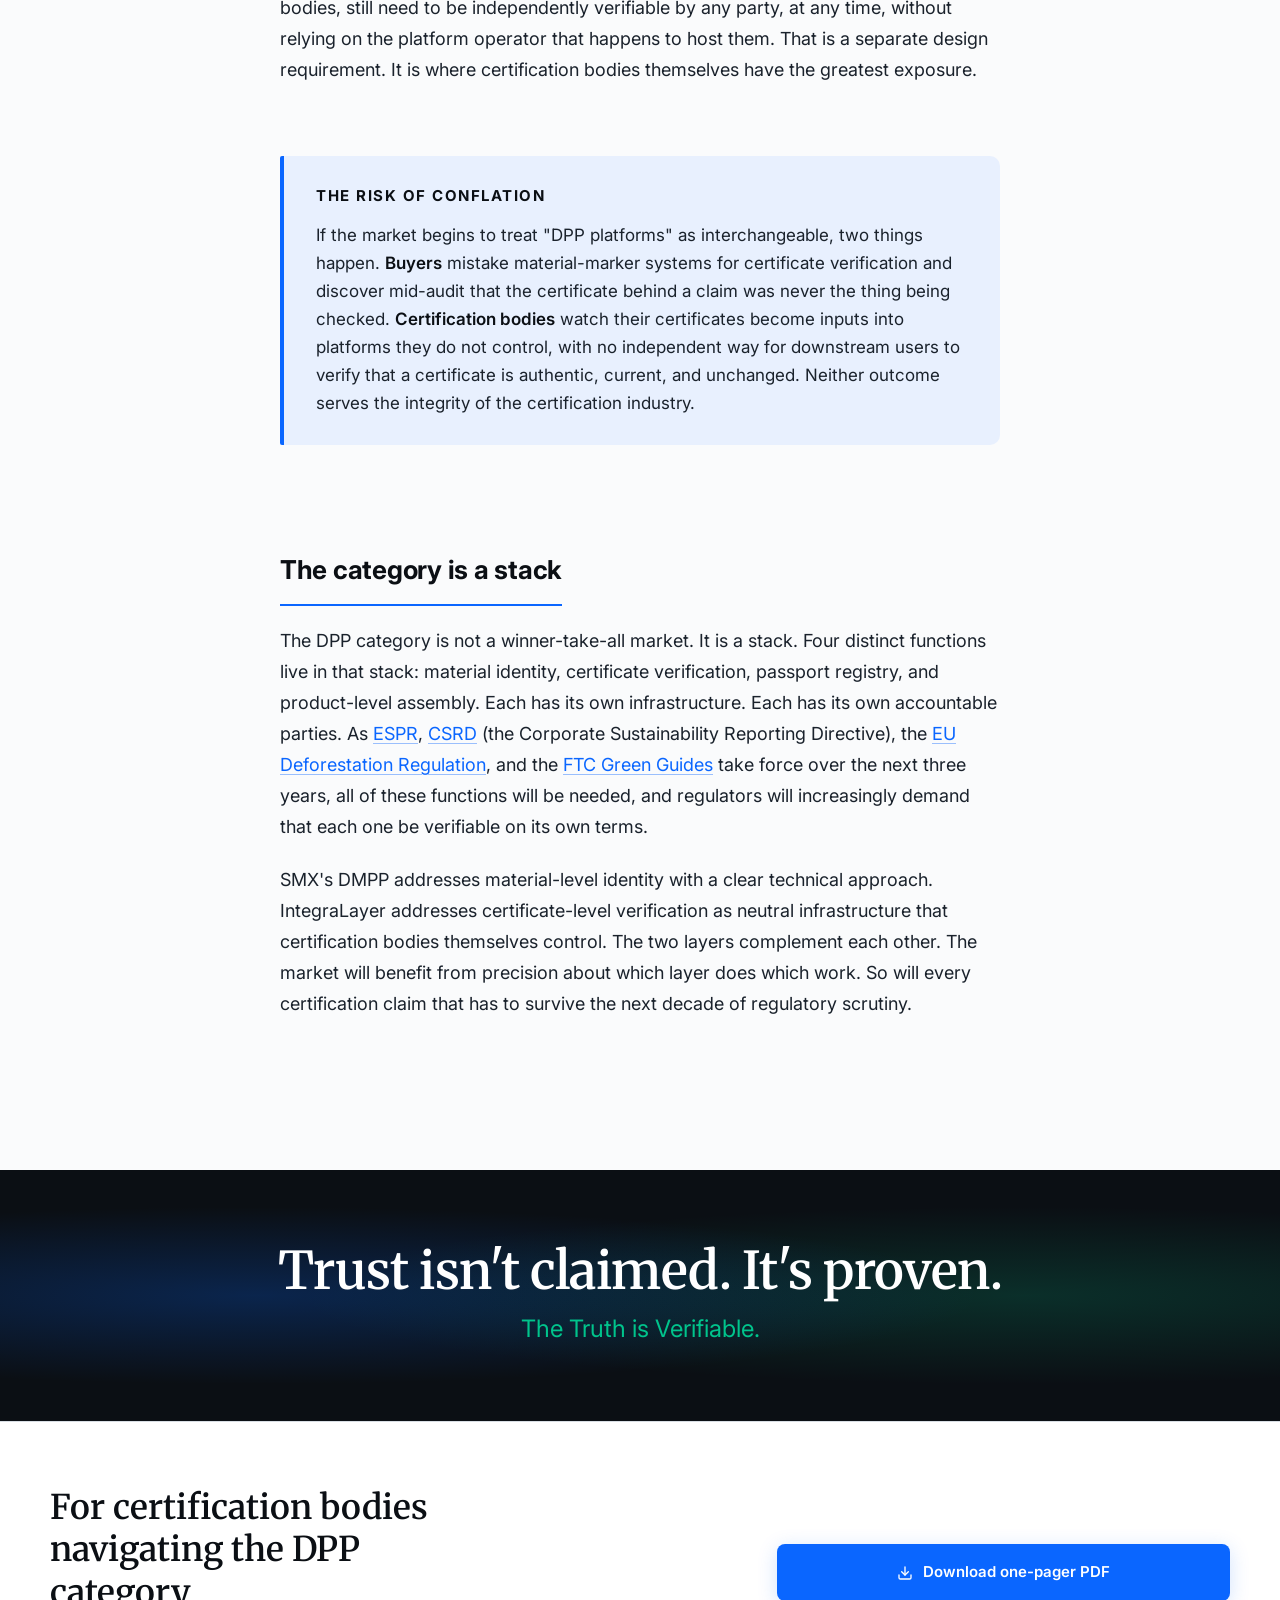
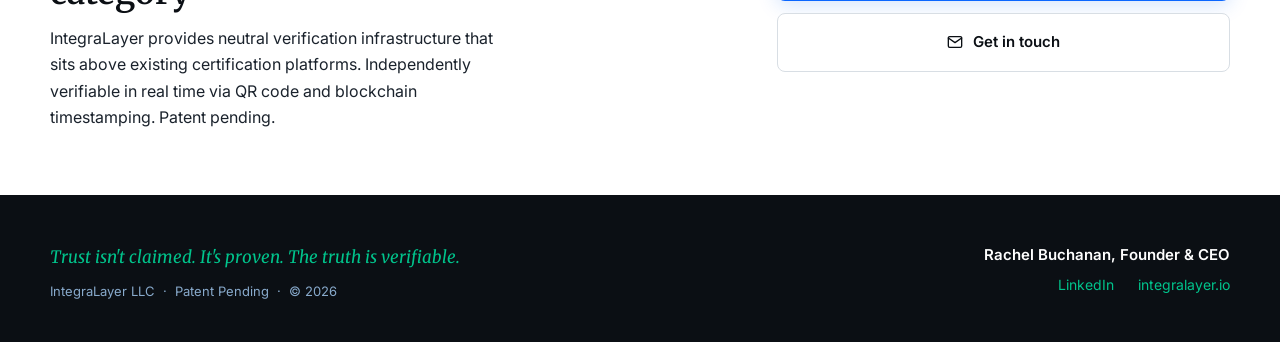
==== commit d8945746: "Remove compare-h max-width so comparison heading fits on one line" ====
--- a/perspectives/dpp-category-clarity/index.html
+++ b/perspectives/dpp-category-clarity/index.html
@@ -282,7 +282,6 @@
     letter-spacing: -0.015em;
     color: var(--midnight-blue);
     margin-bottom: 32px;
-    max-width: 20ch;
   }
 
   .cards {
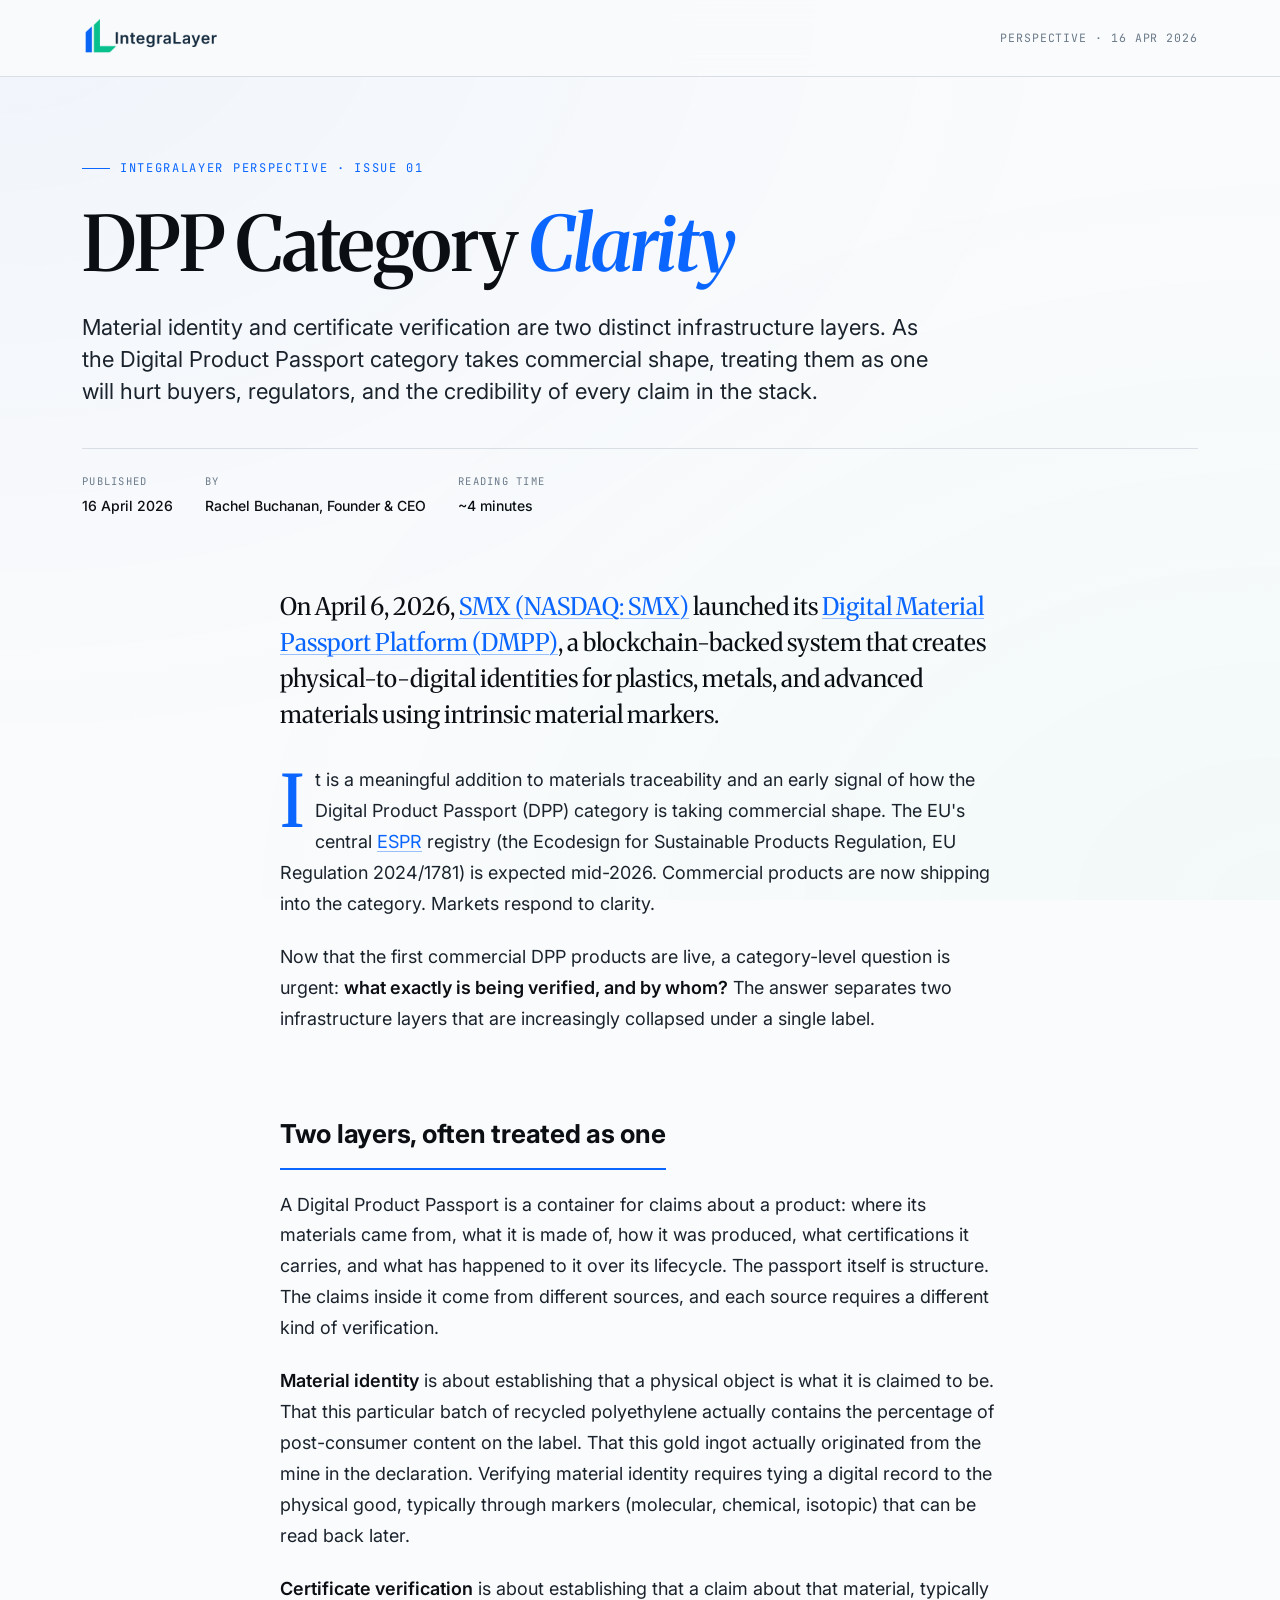
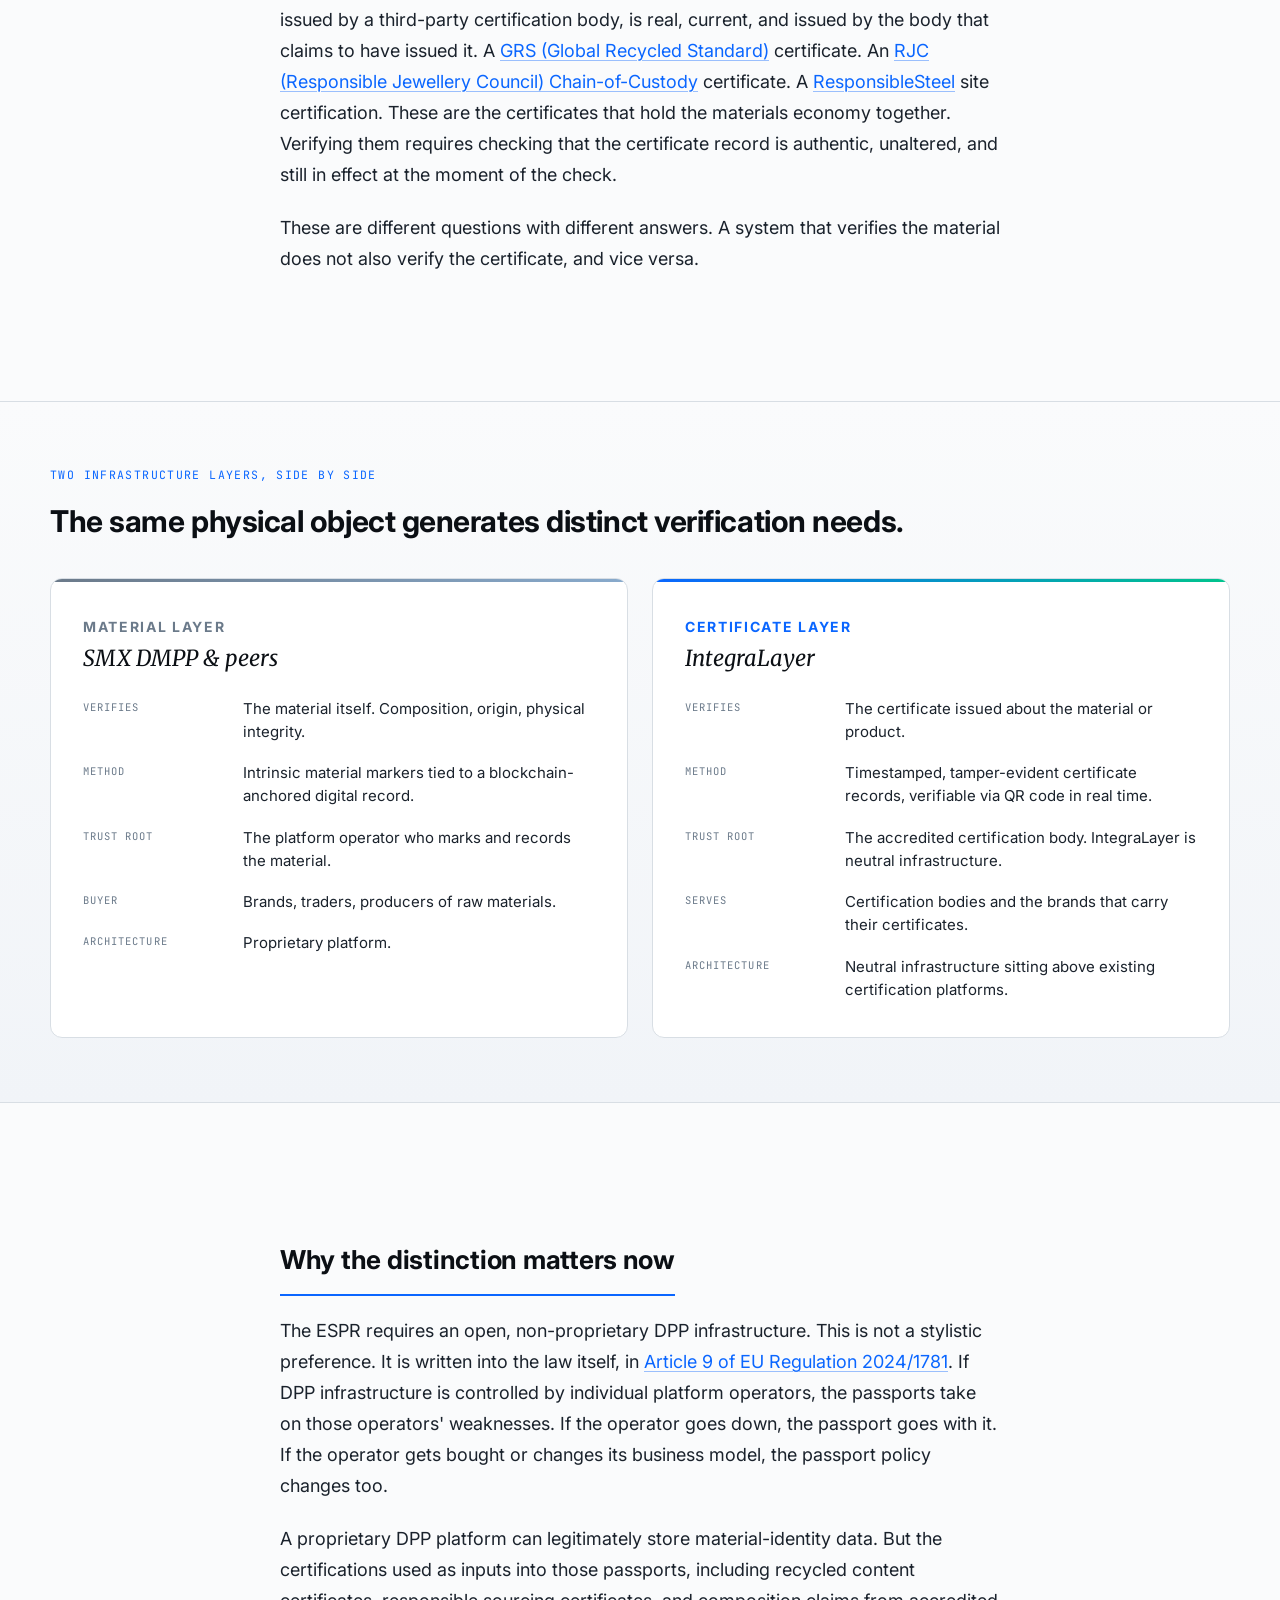
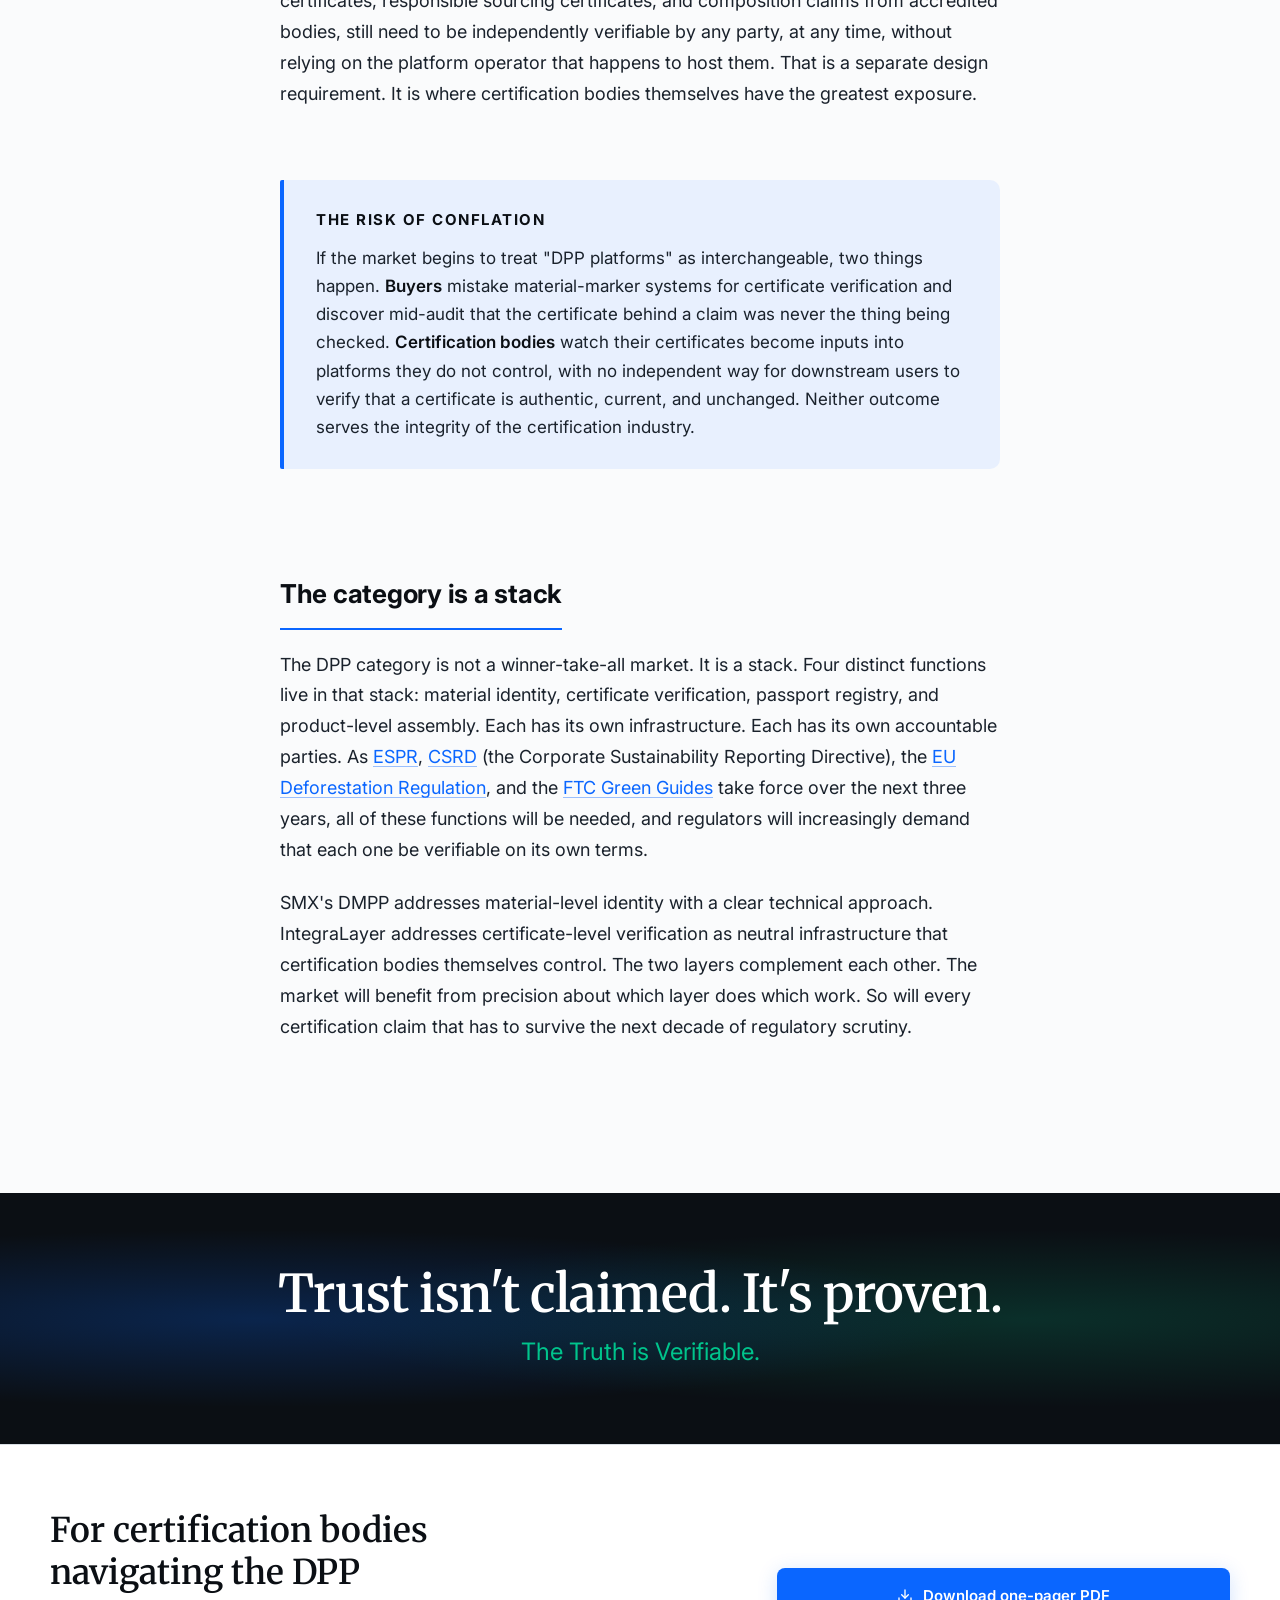
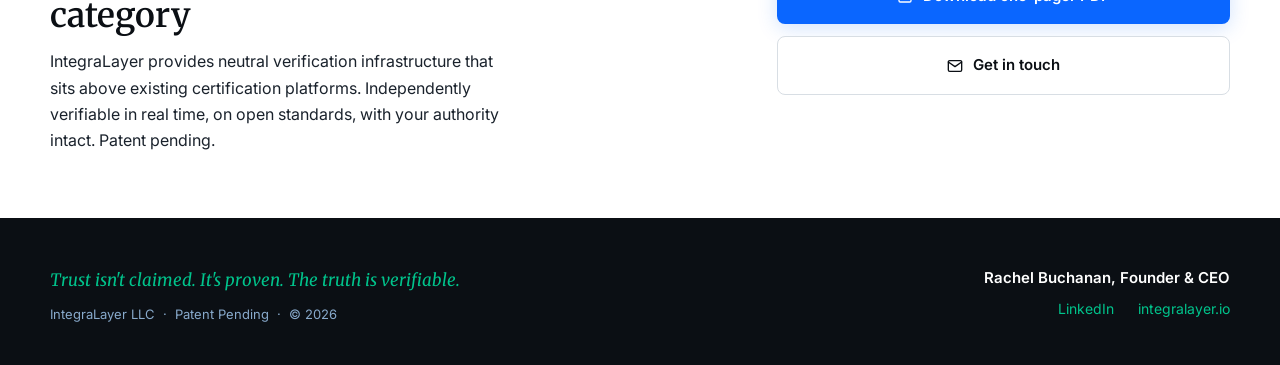
==== commit 5588cab7: "Update perspectives: remove blockchain language, reframe registry deadline Issue 01: update table Me" ====
--- a/perspectives/dpp-category-clarity/index.html
+++ b/perspectives/dpp-category-clarity/index.html
@@ -631,11 +631,11 @@
             <dt>Verifies</dt>
             <dd>The certificate issued about the material or product.</dd>
             <dt>Method</dt>
-            <dd>Blockchain-timestamped certificate records, scannable via QR code in real time.</dd>
+            <dd>Timestamped, tamper-evident certificate records, verifiable via QR code in real time.</dd>
             <dt>Trust root</dt>
             <dd>The accredited certification body. IntegraLayer is neutral infrastructure.</dd>
-            <dt>Buyer</dt>
-            <dd>Certification bodies.</dd>
+            <dt>Serves</dt>
+            <dd>Certification bodies and the brands that carry their certificates.</dd>
             <dt>Architecture</dt>
             <dd>Neutral infrastructure sitting above existing certification platforms.</dd>
           </dl>
@@ -676,7 +676,7 @@
     <div class="cta-inner">
       <div>
         <div class="cta-h">For certification bodies navigating the DPP category</div>
-        <div class="cta-p">IntegraLayer provides neutral verification infrastructure that sits above existing certification platforms. Independently verifiable in real time via QR code and blockchain timestamping. Patent pending.</div>
+        <div class="cta-p">IntegraLayer provides neutral verification infrastructure that sits above existing certification platforms. Independently verifiable in real time, on open standards, with your authority intact. Patent pending.</div>
       </div>
       <div class="cta-actions">
         <a class="btn btn-primary" href="/assets/DPP_Category_Clarity_OnePager.pdf" download>
